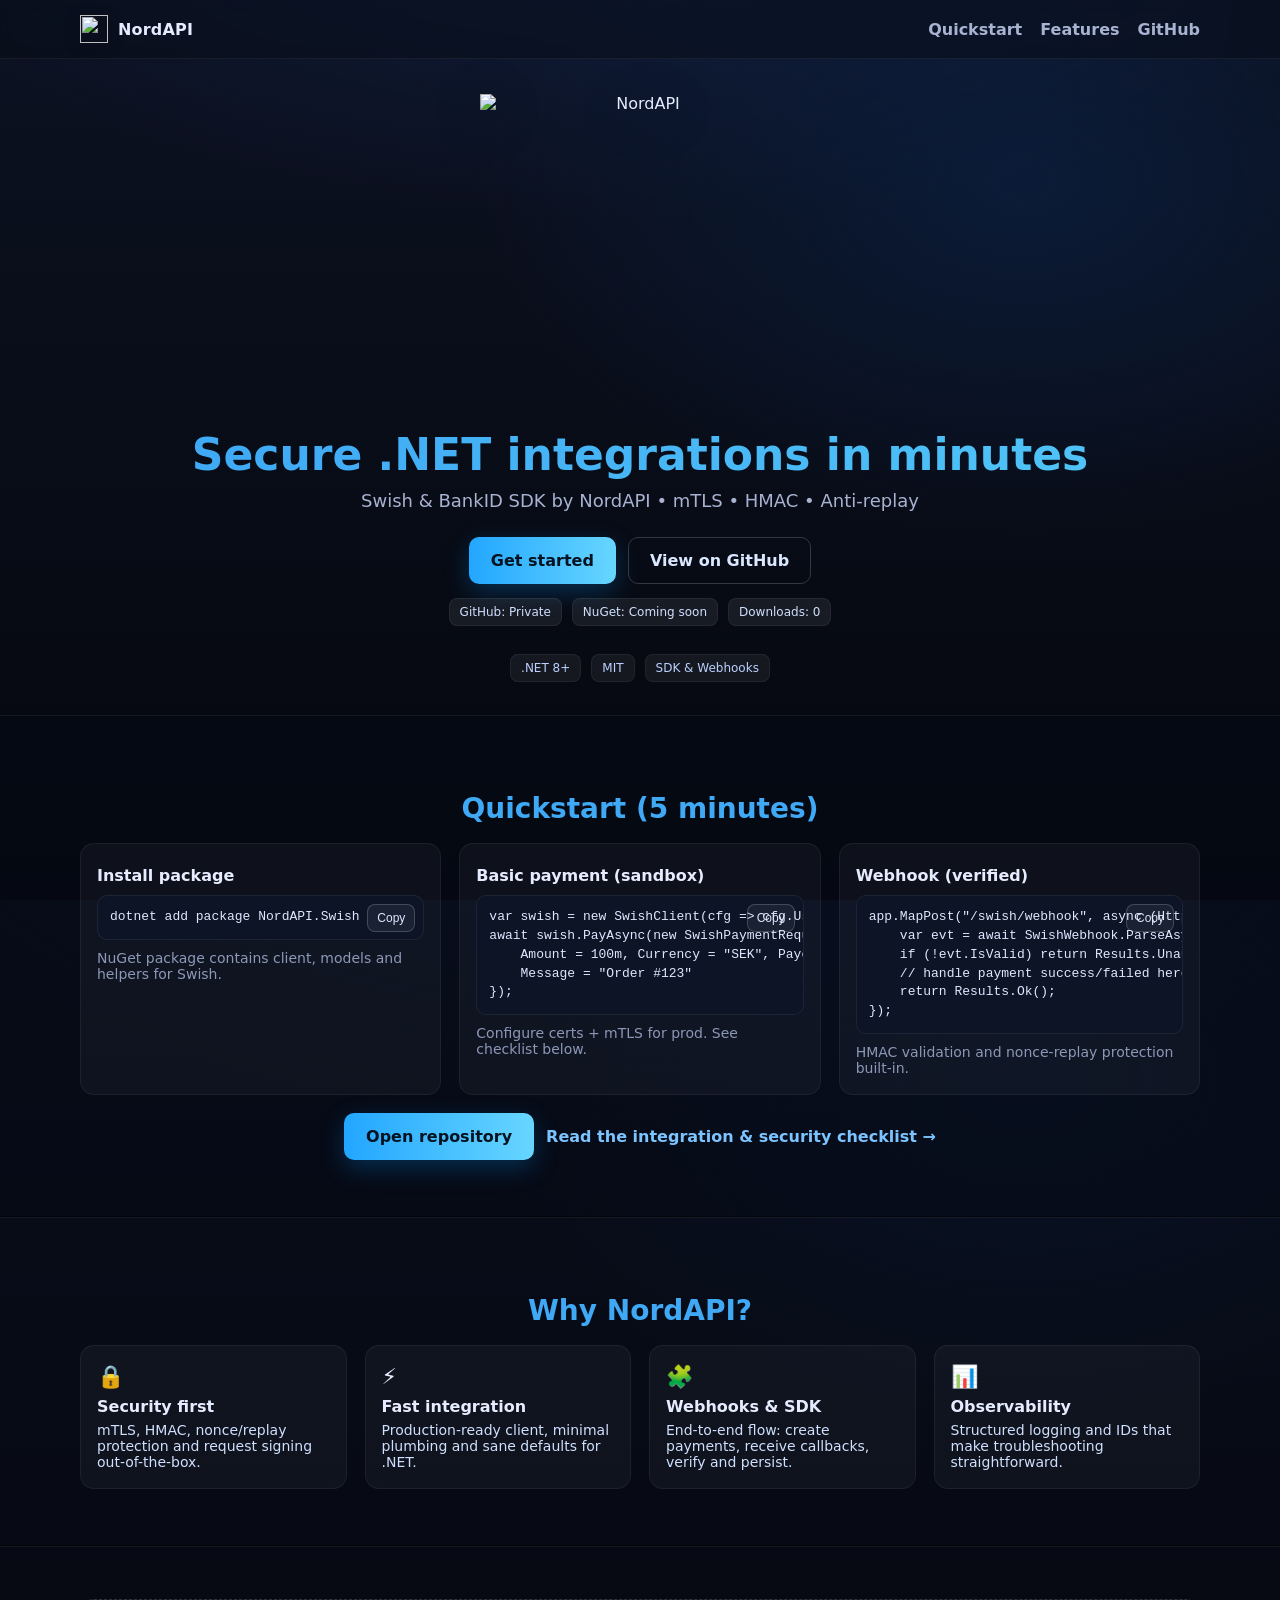
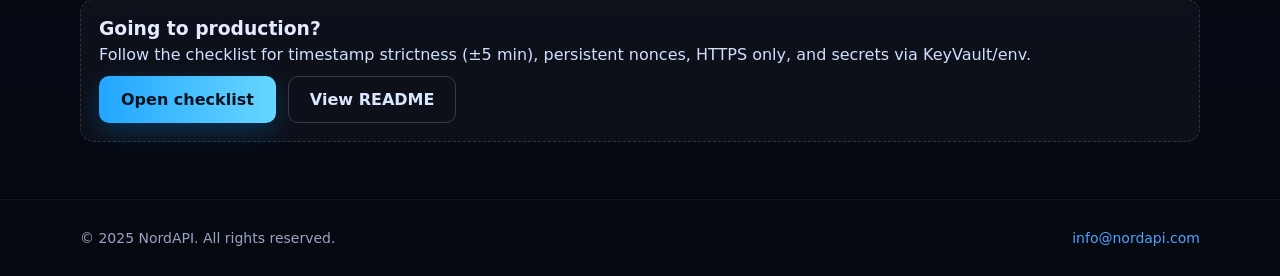
==== docs/index.html @ 14cd1c06 "fix(site): add hero spacing and remove blue bar on mobile" ====
<!DOCTYPE html>
<html lang="en">
<head>
  <!-- Basics -->
  <meta charset="UTF-8">
  <meta name="viewport" content="width=device-width, initial-scale=1">

  <title>NordAPI – Secure .NET integrations in minutes</title>
  <meta name="description" content="NordAPI helps .NET teams integrate BankID and Swish in minutes with secure, production-grade SDKs.">
  <link rel="canonical" href="https://nordapi.net/">

  <!-- Open Graph -->
  <meta property="og:type" content="website">
  <meta property="og:site_name" content="NordAPI">
  <meta property="og:title" content="NordAPI – Secure .NET integrations in minutes">
  <meta property="og:description" content="BankID + Swish SDKs for .NET. Secure, production-ready, and fast to integrate.">
  <meta property="og:url" content="https://nordapi.net/">
  <meta property="og:image" content="https://nordapi.net/assets/og.png">
  <meta property="og:image:width" content="1200">
  <meta property="og:image:height" content="630">
  <meta property="og:image:alt" content="NordAPI logo and tagline">

  <!-- Twitter -->
  <meta name="twitter:card" content="summary_large_image">
  <meta name="twitter:title" content="NordAPI – Secure .NET integrations in minutes">
  <meta name="twitter:description" content="BankID + Swish SDKs for .NET. Secure, production-ready, and fast to integrate.">
  <meta name="twitter:image" content="https://nordapi.net/assets/og.png">

  <!-- Security / privacy -->
  <meta http-equiv="Content-Security-Policy"
        content="default-src 'self';
                 img-src 'self' data:;
                 style-src 'self' 'unsafe-inline' https://fonts.googleapis.com;
                 font-src 'self' data: https://fonts.gstatic.com;
                 script-src 'self';
                 connect-src 'self'">
  <meta name="referrer" content="no-referrer-when-downgrade">
  <meta name="theme-color" content="#0a58ff">

  <!-- Icons & PWA manifest -->
  <link rel="icon" href="/favicon.ico" sizes="any">
  <link rel="icon" href="/icons/icon-192.png" type="image/png">
  <link rel="apple-touch-icon" href="/icons/apple-touch-icon.png">
  <link rel="manifest" href="/manifest.json">

  <!-- Preload hero image -->
  <link rel="preload" as="image" href="/assets/nordapi-logo.png">

  <!-- Fonts + styles -->
  <link rel="preconnect" href="https://fonts.googleapis.com">
  <link rel="preconnect" href="https://fonts.gstatic.com" crossorigin>
  <link rel="stylesheet" href="style.css">

  <!-- Structured Data -->
  <script type="application/ld+json">
  {
    "@context": "https://schema.org",
    "@type": "Organization",
    "name": "NordAPI",
    "url": "https://nordapi.net/",
    "logo": "https://nordapi.net/icons/icon-512.png",
    "description": "Secure .NET SDKs for BankID and Swish integrations"
  }
  </script>
  <script type="application/ld+json">
  {
    "@context": "https://schema.org",
    "@type": "WebSite",
    "name": "NordAPI",
    "url": "https://nordapi.net/"
  }
  </script>
</head>

<body>
  <!-- Top navigation -->
  <nav class="topnav" aria-label="Primary navigation">
    <div class="container nav-inner">
      <a class="brand" href="#top" aria-label="NordAPI home">
        <img src="assets/nordapi-logo.png" alt="" class="brandmark" width="28" height="28">
        <span class="brandname">NordAPI</span>
      </a>

      <!-- Mobile menu toggle -->
      <button class="menu-toggle" aria-expanded="false" aria-controls="nav-links" aria-label="Toggle navigation menu">
        <span class="menu-bars" aria-hidden="true"></span>
      </button>

      <div class="nav-links" id="nav-links">
        <a href="#quickstart">Quickstart</a>
        <a href="#features">Features</a>
        <a href="https://github.com/NordAPI/NordAPI.SwishSdk" target="_blank" rel="noopener noreferrer">GitHub</a>
      </div>
    </div>
  </nav>

  <!-- HERO -->
  <header id="top" class="hero">
    <div class="container hero-inner">
      <img src="assets/nordapi-logo.png" alt="NordAPI" class="logo reveal glow" width="320" height="320">
      <h1 class="reveal">Secure .NET integrations in minutes</h1>
      <p class="subtitle reveal">Swish &amp; BankID SDK by NordAPI • mTLS • HMAC • Anti-replay</p>

      <div class="cta-row" role="group" aria-label="Primary actions">
        <a href="#quickstart" class="cta reveal glow">Get started</a>
        <a href="https://github.com/NordAPI/NordAPI.SwishSdk" class="cta-outline reveal" target="_blank" rel="noopener noreferrer">View on GitHub</a>
      </div>

      <!-- Local badges -->
      <div class="shields reveal local" aria-label="Project status badges">
        <span class="badge">GitHub: Private</span>
        <span class="badge">NuGet: Coming&nbsp;soon</span>
        <span class="badge">Downloads: 0</span>
      </div>

      <div class="badges reveal" aria-label="Technology stack">
        <span>.NET 8+</span>
        <span>MIT</span>
        <span>SDK &amp; Webhooks</span>
      </div>
    </div>
  </header>

  <!-- QUICKSTART -->
  <section id="quickstart" class="section quickstart" aria-labelledby="qsh2">
    <div class="container">
      <h2 id="qsh2">Quickstart (5 minutes)</h2>
      <div class="qs-grid">
        <article class="card">
          <h3>Install package</h3>
          <div class="codeblock">
            <button class="copy" aria-label="Copy install command" data-copy="dotnet add package NordAPI.Swish">Copy</button>
            <pre><code>dotnet add package NordAPI.Swish</code></pre>
          </div>
          <p class="help">NuGet package contains client, models and helpers for Swish.</p>
        </article>

        <article class="card">
          <h3>Basic payment (sandbox)</h3>
          <div class="codeblock">
            <button class="copy" aria-label="Copy basic payment example" data-copy="var swish = new SwishClient(cfg => cfg.UseDevDefaults());
await swish.PayAsync(new SwishPaymentRequest {
    Amount = 100m, Currency = &quot;SEK&quot;, PayerAlias = &quot;46712345678&quot;,
    Message = &quot;Order #123&quot;
});">Copy</button>
            <pre><code>var swish = new SwishClient(cfg => cfg.UseDevDefaults());
await swish.PayAsync(new SwishPaymentRequest {
    Amount = 100m, Currency = "SEK", PayerAlias = "46712345678",
    Message = "Order #123"
});</code></pre>
          </div>
          <p class="help">Configure certs + mTLS for prod. See checklist below.</p>
        </article>

        <article class="card">
          <h3>Webhook (verified)</h3>
          <div class="codeblock">
            <button class="copy" aria-label="Copy webhook example" data-copy="app.MapPost(&quot;/swish/webhook&quot;, async (HttpRequest req) => {
    var evt = await SwishWebhook.ParseAsync(req);
    if (!evt.IsValid) return Results.Unauthorized();
    // handle payment success/failed here
    return Results.Ok();
});">Copy</button>
            <pre><code>app.MapPost("/swish/webhook", async (HttpRequest req) => {
    var evt = await SwishWebhook.ParseAsync(req);
    if (!evt.IsValid) return Results.Unauthorized();
    // handle payment success/failed here
    return Results.Ok();
});</code></pre>
          </div>
          <p class="help">HMAC validation and nonce-replay protection built-in.</p>
        </article>
      </div>

      <div class="qs-cta" role="group" aria-label="Additional resources">
        <a class="cta" href="https://github.com/NordAPI/NordAPI.SwishSdk" target="_blank" rel="noopener noreferrer">Open repository</a>
        <a class="link" href="integration-checklist.md">Read the integration &amp; security checklist →</a>
      </div>
    </div>
  </section>

  <!-- FEATURES -->
  <section id="features" class="section features" aria-labelledby="feat-h2">
    <div class="container">
      <h2 id="feat-h2">Why NordAPI?</h2>

      <div class="feature-grid">
        <article class="feature">
          <div class="icon" aria-hidden="true">🔒</div>
          <h3>Security first</h3>
          <p>mTLS, HMAC, nonce/replay protection and request signing out-of-the-box.</p>
        </article>

        <article class="feature">
          <div class="icon" aria-hidden="true">⚡</div>
          <h3>Fast integration</h3>
          <p>Production-ready client, minimal plumbing and sane defaults for .NET.</p>
        </article>

        <article class="feature">
          <div class="icon" aria-hidden="true">🧩</div>
          <h3>Webhooks &amp; SDK</h3>
          <p>End-to-end flow: create payments, receive callbacks, verify and persist.</p>
        </article>

        <article class="feature">
          <div class="icon" aria-hidden="true">📊</div>
          <h3>Observability</h3>
          <p>Structured logging and IDs that make troubleshooting straightforward.</p>
        </article>
      </div>
    </div>
  </section>

  <!-- DOC LINKS -->
  <section class="section docs" aria-labelledby="doc-h2">
    <div class="container">
      <div class="callout">
        <h3 id="doc-h2">Going to production?</h3>
        <p>Follow the checklist for timestamp strictness (±5 min), persistent nonces, HTTPS only, and secrets via KeyVault/env.</p>
        <div class="callout-actions" role="group" aria-label="Documentation links">
          <a class="cta" href="integration-checklist.md">Open checklist</a>
          <a class="cta-outline" href="https://github.com/NordAPI/NordAPI.SwishSdk#readme" target="_blank" rel="noopener noreferrer">View README</a>
        </div>
      </div>
    </div>
  </section>

  <!-- FOOTER -->
  <footer class="footer">
    <div class="container foot-inner">
      <p>© 2025 NordAPI. All rights reserved.</p>
      <p><a href="mailto:info@nordapi.com" class="contact-link">info@nordapi.com</a></p>
    </div>
  </footer>

  <script src="app.js"></script>
</body>
</html>
---- docs/style.css ----
/* ---------- Base / tokens ---------- */
@import url('https://fonts.googleapis.com/css2?family=Inter:wght@400;600;700&display=swap');

:root{
  --bg-top: #0c1222;
  --bg-deep:#05070d;
  --panel: rgba(8,12,22,.56);
  --panel-strong: rgba(6,10,20,.75);
  --line: rgba(255,255,255,.06);

  --blue-1:#3fa9f5;
  --blue-2:#4fc3f7;
  --blue-3:#1da1ff;
  --accent:#5cc6ff;

  --text:#e6ecff;
  --muted:#a8b2d1;
  --muted-2:#8d98b8;

  --radius:14px;
  --elev: 0 8px 24px rgba(0,150,255,.25);
  --elev-strong: 0 14px 36px rgba(0,150,255,.30);
}

*{ box-sizing:border-box; min-width:0 }
html,body{ height:100%; margin:0 }
img{ max-width:100%; height:auto; display:block } /* mobile-safe images */
body{
  display:flex; flex-direction:column;
  font-family:'Inter',system-ui,-apple-system,Segoe UI,Roboto,Arial,sans-serif;
  color:var(--text);
  background:
    radial-gradient(1200px 600px at 50% -200px, #112043 0%, transparent 70%),
    radial-gradient(900px 600px at 80% 20%, #0b1b37 0%, transparent 60%),
    linear-gradient(180deg, var(--bg-top), var(--bg-deep));
}

/* Container */
.container{ width:min(1120px, 92%); margin:0 auto }

/* Focus outline */
:focus-visible{ outline: 2px solid var(--blue-2); outline-offset: 2px }

/* ---------- Top nav ---------- */
.topnav{
  position:sticky; top:0; z-index:10;
  backdrop-filter: blur(6px);
  background: rgba(8,12,22,.45);
  border-bottom:1px solid var(--line);
}
.nav-inner{
  display:flex; align-items:center; justify-content:space-between; min-height:58px; gap:10px;
}
.brand{ display:flex; align-items:center; gap:10px; text-decoration:none; color:var(--text) }
.brandmark{ width:28px; height:28px; filter: drop-shadow(0 2px 8px rgba(0,0,0,.3)) }
.brandname{ font-weight:700; letter-spacing:.2px }

.nav-links{ display:flex; align-items:center; gap:18px; }
.nav-links a{
  color:var(--muted); text-decoration:none; font-weight:600;
}
.nav-links a:hover{ color:#dfe7ff }

/* Mobile menu button (44x44 touch target) */
.menu-toggle{
  display:none; position:relative;
  width:44px; height:44px; border-radius:10px;
  border:1px solid rgba(255,255,255,.18); background:rgba(255,255,255,.06);
  cursor:pointer;
}
.menu-toggle:hover{ background:rgba(255,255,255,.12) }
.menu-bars, .menu-bars::before, .menu-bars::after{
  content:""; position:absolute; left:10px; right:10px; height:2px; background:#dfe7ff; border-radius:2px;
}
.menu-bars{ top:21px }
.menu-bars::before{ top:-8px }
.menu-bars::after{ top:8px }

/* Collapse nav on small screens */
@media (max-width: 768px){
  .menu-toggle{ display:block }
  .nav-links{
    display:none; position:absolute; right:4%; top:100%;
    background: rgba(8,12,22,.97);
    border:1px solid var(--line);
    border-radius:12px;
    padding:10px; margin-top:8px;
    flex-direction:column; align-items:flex-start; gap:8px;
    min-width: clamp(220px, 60vw, 320px);
    box-shadow: 0 12px 28px rgba(0,0,0,.35);
  }
  .topnav.open .nav-links{ display:flex }
}

/* ---------- Hero ---------- */
.hero{
  min-height:72vh; display:flex; align-items:center; text-align:center;
  padding:72px 0 48px;
}
.hero-inner{ display:flex; flex-direction:column; align-items:center; margin: 0 auto; }
.logo{
  width:min(320px, 55vw); height:auto; margin:0 auto 16px; display:block;
  filter: drop-shadow(0 8px 24px rgba(0,0,0,.35));
}

h1{
  font-size: clamp(28px, 3.6vw, 44px);
  line-height:1.15; margin: 0 0 10px;
  background: linear-gradient(90deg, var(--blue-1), var(--blue-2));
  -webkit-background-clip:text; background-clip:text; color:transparent;
}
.subtitle{ color:var(--muted); margin:0 0 22px; font-size: clamp(15px,1.6vw,18px) }

.cta-row{ display:flex; gap:12px; flex-wrap:wrap; justify-content:center; margin-top:4px }
.cta{
  display:inline-block; padding:14px 22px; font-weight:700; text-decoration:none;
  color:#051320; background: linear-gradient(90deg, #22a6ff, #67d6ff);
  border-radius:10px; transition: transform .15s ease, filter .15s ease, box-shadow .2s ease;
  box-shadow: var(--elev);
}
.cta:hover{ transform: translateY(-2px); filter:brightness(1.05); box-shadow: var(--elev-strong) }

.cta-outline{
  display:inline-block; padding:13px 21px; font-weight:700; text-decoration:none;
  color:#d9e7ff; border:1px solid rgba(255,255,255,.18); border-radius:10px;
  background: transparent; transition: border-color .15s ease, transform .15s ease, box-shadow .2s ease;
}
.cta-outline:hover{ border-color: rgba(255,255,255,.35); transform: translateY(-2px); box-shadow: 0 10px 28px rgba(0,0,0,.25) }

/* Badges / shields */
.badges, .shields{
  margin-top:14px;
  margin-bottom:14px; /* extra breathing room before Quickstart */
  display:flex; gap:10px; flex-wrap:wrap; justify-content:center
}
.badges span{
  font-size:12px; color:#bcd1ff; background:rgba(255,255,255,.06);
  border:1px solid var(--line); padding:6px 10px; border-radius:8px;
}
.shields.local .badge{
  font-size:12px; color:#cfe0ff; background:rgba(255,255,255,.07);
  border:1px solid var(--line); padding:6px 10px; border-radius:8px;
}
.shields img{ height:20px; display:block; filter: drop-shadow(0 2px 8px rgba(0,0,0,.2)); }

/* ---------- Sections ---------- */
.section{
  position:relative;
  padding: 52px 0 56px;
  background: var(--panel);
  border-top: 1px solid var(--line);
  border-bottom: 1px solid rgba(0,0,0,.5);
}
.section h2{
  margin:24px 0 18px; /* ensure clear separation on mobile */
  text-align:center; font-size: clamp(22px, 2.4vw, 28px);
  color: var(--blue-1);
}

/* Small vertical spacer directly under hero to avoid any overlap */
.hero + .section{ margin-top: 8px; }

/* ---------- Quickstart ---------- */
.quickstart{ background: var(--panel-strong) }
.qs-grid{
  display:grid; grid-template-columns: repeat(3, minmax(0,1fr));
  gap:18px; margin-top:16px;
}
@media (max-width: 1024px){ .qs-grid{ grid-template-columns: repeat(2, minmax(0,1fr)) } }
@media (max-width: 720px){ .qs-grid{ grid-template-columns:1fr } } /* one per row on mobile */

.card{
  background: rgba(255,255,255,.04);
  border:1px solid var(--line);
  border-radius:var(--radius); padding:18px 16px;
  transition: transform .15s ease, box-shadow .2s ease, border-color .2s ease;
}
.card:hover{ transform: translateY(-2px); box-shadow: 0 12px 28px rgba(0,0,0,.25); border-color: rgba(255,255,255,.14) }
.card h3{ margin:4px 0 10px; font-size:16px }
.help{ color:var(--muted-2); margin:10px 0 0; font-size:14px }

.codeblock{
  position:relative; background:#0c1426; border:1px solid rgba(255,255,255,.07);
  border-radius:10px; overflow:auto; padding:12px;
}
.codeblock pre{ margin:0; font-size:13px; line-height:1.45; color:#dfe7ff; white-space:pre; }
.copy{
  position:absolute; top:8px; right:8px; font-size:12px; padding:6px 9px; cursor:pointer;
  border-radius:8px; border:1px solid rgba(255,255,255,.18); background:rgba(255,255,255,.06);
  color:#dfe7ff; transition: background .15s ease, transform .1s ease;
}
.copy:hover{ background:rgba(255,255,255,.12); transform: translateY(-1px) }

.qs-cta{ margin-top:18px; display:flex; gap:12px; justify-content:center; flex-wrap:wrap }
.link{ color:#7cc4ff; text-decoration:none; padding:14px 0; font-weight:600 }
.link:hover{ text-decoration:underline }

/* ---------- Features ---------- */
.feature-grid{
  display:grid; grid-template-columns: repeat(4, minmax(0,1fr));
  gap:18px; margin-top:8px;
}
@media (max-width: 1024px){ .feature-grid{ grid-template-columns: repeat(2, minmax(0,1fr)) } }
@media (max-width: 640px){ .feature-grid{ grid-template-columns: 1fr } }

.feature{
  background: rgba(255,255,255,.04);
  border:1px solid var(--line);
  border-radius:var(--radius); padding:18px 16px; text-align:left;
  transition: transform .15s ease, box-shadow .2s ease, border-color .2s;
}
.feature:hover{ transform: translateY(-2px); box-shadow: 0 12px 28px rgba(0,0,0,.25); border-color: rgba(255,255,255,.14) }
.feature .icon{ font-size:22px; margin-bottom:8px }
.feature h3{ margin:0 0 6px; font-size:16px }
.feature p{ margin:0; color:#cfe0ff; font-size:14px }

/* ---------- Docs callout ---------- */
.docs{ background: var(--panel) }
.callout{
  border:1px dashed rgba(255,255,255,.15);
  background: rgba(255,255,255,.03);
  border-radius:var(--radius); padding:18px 18px;
}
.callout h3{ margin:0 0 6px }
.callout p{ color:#cfe0ff; margin:0 0 12px }
.callout-actions{ display:flex; gap:12px; flex-wrap:wrap }

/* ---------- Footer ---------- */
.footer{
  margin-top:auto; background:#060910; padding:16px 0; color:#99a3c2; font-size:14px;
  border-top:1px solid var(--line);
}
.foot-inner{ display:flex; align-items:center; justify-content:space-between; gap:10px; flex-wrap:wrap }
.contact-link{ color:#4da3ff; text-decoration:none }
.contact-link:hover{ color:#77c4ff; text-decoration:underline }

/* ---------- Animations ---------- */
@keyframes fadeUp { from{opacity:0; transform:translateY(8px)} to{opacity:1; transform:translateY(0)} }
@keyframes softGlow {
  0%{ box-shadow:0 8px 24px rgba(0,150,255,.22), 0 0 0 rgba(0,150,255,0) }
  50%{ box-shadow:0 10px 28px rgba(0,170,255,.30), 0 0 12px rgba(0,160,255,.25) }
  100%{ box-shadow:0 8px 24px rgba(0,150,255,.22), 0 0 0 rgba(0,150,255,0) }
}
.reveal{ opacity:0; animation: fadeUp .6s ease forwards }
.logo.reveal{ animation-delay:.05s } h1.reveal{ animation-delay:.15s }
.subtitle{ animation: fadeUp .6s ease .25s forwards }
.cta.reveal{ animation: fadeUp .6s ease .35s forwards }
.glow{ animation: fadeUp .6s ease .35s forwards, softGlow 3s 1s ease-in-out infinite }

/* Reduce motion */
@media (prefers-reduced-motion: reduce){
  .reveal, .glow{ animation: none !important; opacity: 1 }
}

/* ---------- Mobile-first polish ---------- */
@media (max-width: 540px){
  .container{ width:94% }
  .hero{ padding:56px 0 40px; min-height: 64vh }
  .logo{ width: 140px; margin-bottom: 10px }
  h1{ font-size: clamp(24px, 8vw, 34px); }
  .subtitle{ font-size: 15px }

  /* CTA full width on phones */
  .cta, .cta-outline{ width:100%; text-align:center; border-radius:12px }

  /* Wider/correct dropdown */
  .nav-links{
    right: 3%;
    min-width: 92vw;
    max-width: 92vw;
  }

  /* Code block readability */
  .codeblock pre{
    font-size: 12px;
    white-space: pre-wrap;
    word-wrap: break-word;
  }

  .card{ padding:16px 14px }
}

/* Extra small screens */
@media (max-width: 380px){
  .logo{ width: 120px }
  h1{ font-size: 22px }
  .subtitle{ font-size: 14px }
}
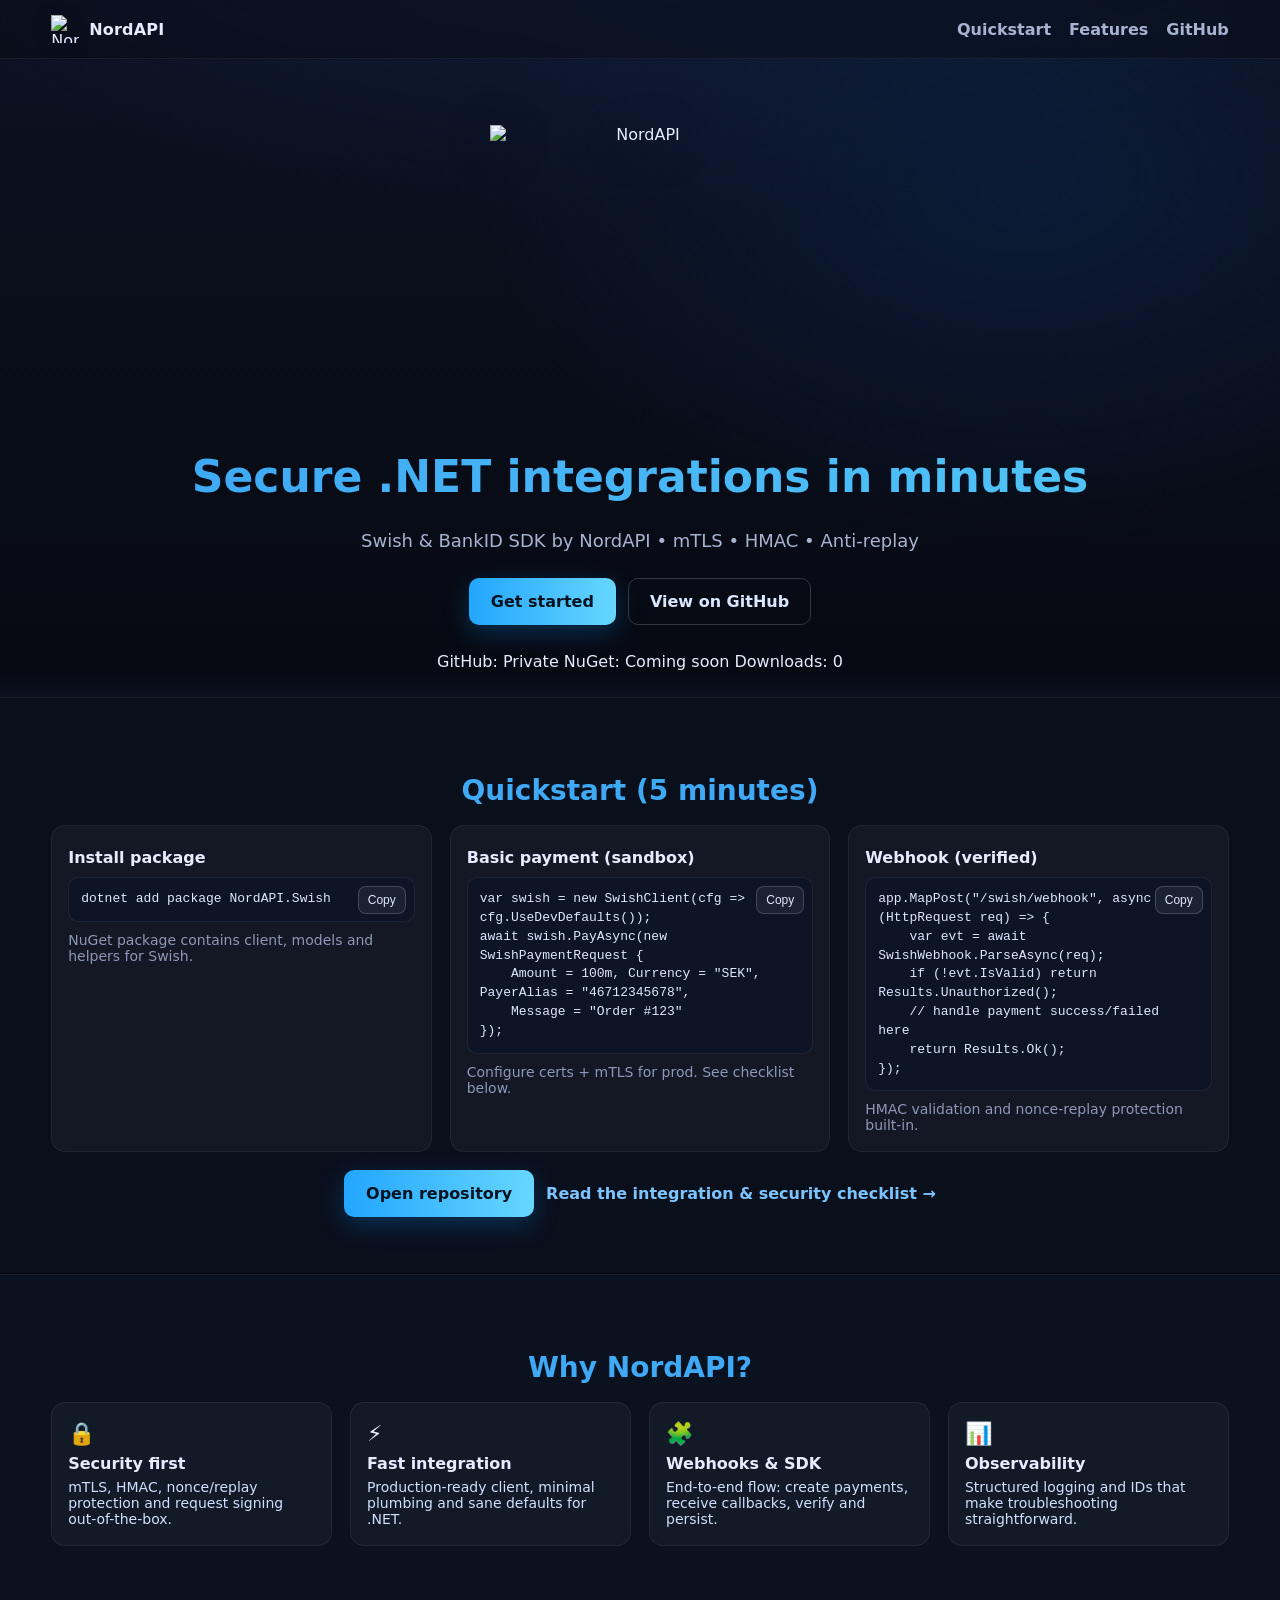
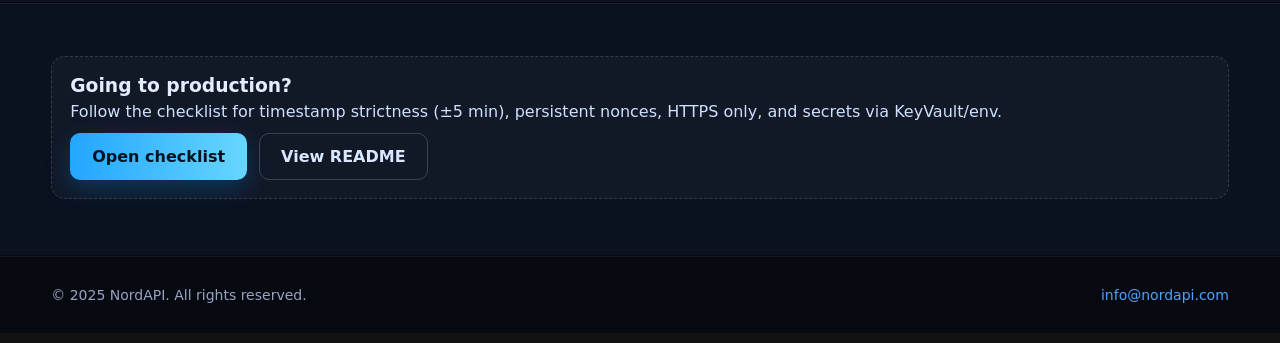
==== commit 7dbf4270: "Finalize asset structure: cleaned duplicates, standardized /assets/icons and /assets/og paths, updat" ====
--- a/docs/index.html
+++ b/docs/index.html
@@ -15,7 +15,7 @@
   <meta property="og:title" content="NordAPI – Secure .NET integrations in minutes">
   <meta property="og:description" content="BankID + Swish SDKs for .NET. Secure, production-ready, and fast to integrate.">
   <meta property="og:url" content="https://nordapi.net/">
-  <meta property="og:image" content="https://nordapi.net/assets/og.png">
+  <meta property="og:image" content="https://nordapi.net/assets/og/og-image-1200x630.png?v=1">
   <meta property="og:image:width" content="1200">
   <meta property="og:image:height" content="630">
   <meta property="og:image:alt" content="NordAPI logo and tagline">
@@ -24,7 +24,7 @@
   <meta name="twitter:card" content="summary_large_image">
   <meta name="twitter:title" content="NordAPI – Secure .NET integrations in minutes">
   <meta name="twitter:description" content="BankID + Swish SDKs for .NET. Secure, production-ready, and fast to integrate.">
-  <meta name="twitter:image" content="https://nordapi.net/assets/og.png">
+  <meta name="twitter:image" content="https://nordapi.net/assets/og/og-image-1200x630.png?v=1">
 
   <!-- Security / privacy -->
   <meta http-equiv="Content-Security-Policy"
@@ -38,9 +38,9 @@
   <meta name="theme-color" content="#0a58ff">
 
   <!-- Icons & PWA manifest -->
-  <link rel="icon" href="/favicon.ico" sizes="any">
-  <link rel="icon" href="/icons/icon-192.png" type="image/png">
-  <link rel="apple-touch-icon" href="/icons/apple-touch-icon.png">
+  <link rel="icon" href="/assets/icons/favicon.ico" sizes="any">
+  <link rel="icon" href="/assets/icons/icon-192.png" type="image/png">
+  <link rel="apple-touch-icon" href="/assets/icons/apple-touch-icon.png">
   <link rel="manifest" href="/manifest.json">
 
   <!-- Preload hero image -->
@@ -49,7 +49,7 @@
   <!-- Fonts + styles -->
   <link rel="preconnect" href="https://fonts.googleapis.com">
   <link rel="preconnect" href="https://fonts.gstatic.com" crossorigin>
-  <link rel="stylesheet" href="style.css">
+  <link rel="stylesheet" href="style.css?v=mobile-fix-3">
 
   <!-- Structured Data -->
   <script type="application/ld+json">
@@ -58,7 +58,7 @@
     "@type": "Organization",
     "name": "NordAPI",
     "url": "https://nordapi.net/",
-    "logo": "https://nordapi.net/icons/icon-512.png",
+    "logo": "https://nordapi.net/assets/icons/icon-512.png",
     "description": "Secure .NET SDKs for BankID and Swish integrations"
   }
   </script>
@@ -77,7 +77,7 @@
   <nav class="topnav" aria-label="Primary navigation">
     <div class="container nav-inner">
       <a class="brand" href="#top" aria-label="NordAPI home">
-        <img src="assets/nordapi-logo.png" alt="" class="brandmark" width="28" height="28">
+        <img src="assets/nordapi-logo.png" alt="NordAPI logo" class="brandmark" width="28" height="28">
         <span class="brandname">NordAPI</span>
       </a>
 
@@ -234,6 +234,7 @@
     </div>
   </footer>
 
-  <script src="app.js"></script>
+  <script src="app.js" defer></script>
 </body>
 </html>
+
--- a/docs/style.css
+++ b/docs/style.css
@@ -1,33 +1,47 @@
 /* ---------- Base / tokens ---------- */
 @import url('https://fonts.googleapis.com/css2?family=Inter:wght@400;600;700&display=swap');
 
-:root{
+:root {
+  color-scheme: dark;
+
   --bg-top: #0c1222;
-  --bg-deep:#05070d;
-  --panel: rgba(8,12,22,.56);
-  --panel-strong: rgba(6,10,20,.75);
+  --bg-deep: #05070d;
+
+  /* Prior transparent tokens (kept for other uses) */
+  --panel: rgba(8, 12, 22, .56);
+  --panel-strong: rgba(6, 10, 20, .75);
+
+  /* NEW: opaque (solid) variants to stop gradient bleed-through */
+  --panel-opaque: #0a111f;        /* section background */
+  --panel-strong-opaque: #0a0f1c; /* quickstart section */
+
   --line: rgba(255,255,255,.06);
 
-  --blue-1:#3fa9f5;
-  --blue-2:#4fc3f7;
-  --blue-3:#1da1ff;
-  --accent:#5cc6ff;
-
-  --text:#e6ecff;
-  --muted:#a8b2d1;
-  --muted-2:#8d98b8;
-
-  --radius:14px;
-  --elev: 0 8px 24px rgba(0,150,255,.25);
-  --elev-strong: 0 14px 36px rgba(0,150,255,.30);
-}
-
-*{ box-sizing:border-box; min-width:0 }
-html,body{ height:100%; margin:0 }
-img{ max-width:100%; height:auto; display:block } /* mobile-safe images */
+  --blue-1: #3fa9f5;
+  --blue-2: #4fc3f7;
+  --blue-3: #1da1ff;
+  --accent: #5cc6ff;
+
+  --text: #e6ecff;
+  --muted: #a8b2d1;
+  --muted-2: #8d98b8;
+
+  --radius: 14px;
+  --elev: 0 8px 24px rgba(0, 150, 255, .25);
+  --elev-strong: 0 14px 36px rgba(0, 150, 255, .30);
+
+  /* Navigation height to avoid sticky overlap in hero */
+  --nav-h: 58px;
+}
+
+* { box-sizing: border-box; min-width: 0; }
+html, body { height: 100%; margin: 0; }
+img { max-width: 100%; height: auto; display: block; vertical-align: middle; }
+
 body{
-  display:flex; flex-direction:column;
-  font-family:'Inter',system-ui,-apple-system,Segoe UI,Roboto,Arial,sans-serif;
+  display:flex;
+  flex-direction:column;
+  font-family:'Inter',system-ui,-apple-system,'Segoe UI',Roboto,Arial,sans-serif;
   color:var(--text);
   background:
     radial-gradient(1200px 600px at 50% -200px, #112043 0%, transparent 70%),
@@ -35,46 +49,53 @@
     linear-gradient(180deg, var(--bg-top), var(--bg-deep));
 }
 
-/* Container */
-.container{ width:min(1120px, 92%); margin:0 auto }
+/* Container (slightly wider so code fits) */
+.container { width: min(1200px, 92%); margin: 0 auto; }
 
 /* Focus outline */
-:focus-visible{ outline: 2px solid var(--blue-2); outline-offset: 2px }
+:focus-visible { outline: 2px solid var(--blue-2); outline-offset: 2px; }
 
 /* ---------- Top nav ---------- */
 .topnav{
-  position:sticky; top:0; z-index:10;
+  position:sticky;
+  top:0;
+  z-index:10;
   backdrop-filter: blur(6px);
+  -webkit-backdrop-filter: blur(6px);
   background: rgba(8,12,22,.45);
   border-bottom:1px solid var(--line);
+  padding-top: env(safe-area-inset-top, 0);
 }
 .nav-inner{
-  display:flex; align-items:center; justify-content:space-between; min-height:58px; gap:10px;
+  display:flex;
+  align-items:center;
+  justify-content:space-between;
+  min-height:var(--nav-h);
+  gap:10px;
 }
 .brand{ display:flex; align-items:center; gap:10px; text-decoration:none; color:var(--text) }
 .brandmark{ width:28px; height:28px; filter: drop-shadow(0 2px 8px rgba(0,0,0,.3)) }
 .brandname{ font-weight:700; letter-spacing:.2px }
-
 .nav-links{ display:flex; align-items:center; gap:18px; }
-.nav-links a{
-  color:var(--muted); text-decoration:none; font-weight:600;
-}
+.nav-links a{ color:var(--muted); text-decoration:none; font-weight:600; }
 .nav-links a:hover{ color:#dfe7ff }
 
-/* Mobile menu button (44x44 touch target) */
+/* Mobile menu button */
 .menu-toggle{
-  display:none; position:relative;
-  width:44px; height:44px; border-radius:10px;
-  border:1px solid rgba(255,255,255,.18); background:rgba(255,255,255,.06);
+  display:none;
+  position:relative;
+  width:44px; height:44px;
+  border-radius:10px;
+  border:1px solid rgba(255,255,255,.18);
+  background:rgba(255,255,255,.06);
   cursor:pointer;
 }
 .menu-toggle:hover{ background:rgba(255,255,255,.12) }
 .menu-bars, .menu-bars::before, .menu-bars::after{
-  content:""; position:absolute; left:10px; right:10px; height:2px; background:#dfe7ff; border-radius:2px;
-}
-.menu-bars{ top:21px }
-.menu-bars::before{ top:-8px }
-.menu-bars::after{ top:8px }
+  content:""; position:absolute; left:10px; right:10px; height:2px;
+  background:#dfe7ff; border-radius:2px;
+}
+.menu-bars{ top:21px } .menu-bars::before{ top:-8px } .menu-bars::after{ top:8px }
 
 /* Collapse nav on small screens */
 @media (max-width: 768px){
@@ -83,8 +104,7 @@
     display:none; position:absolute; right:4%; top:100%;
     background: rgba(8,12,22,.97);
     border:1px solid var(--line);
-    border-radius:12px;
-    padding:10px; margin-top:8px;
+    border-radius:12px; padding:10px; margin-top:8px;
     flex-direction:column; align-items:flex-start; gap:8px;
     min-width: clamp(220px, 60vw, 320px);
     box-shadow: 0 12px 28px rgba(0,0,0,.35);
@@ -92,26 +112,46 @@
   .topnav.open .nav-links{ display:flex }
 }
 
-/* ---------- Hero ---------- */
+/* ---------- Hero (svh/dvh + percent-based spacing) ---------- */
 .hero{
-  min-height:72vh; display:flex; align-items:center; text-align:center;
-  padding:72px 0 48px;
-}
-.hero-inner{ display:flex; flex-direction:column; align-items:center; margin: 0 auto; }
+  display:flex;
+  flex-direction:column;
+  align-items:flex-start; /* start higher to avoid sticky overlap */
+  justify-content:center;
+  text-align:center;
+
+  /* Stable height on Android/iOS (fallback order) */
+  min-height:70vh;
+  min-height:70svh;
+  min-height:70dvh;
+
+  /* Spacing in viewport height */
+  padding:10vh 0 6vh;
+
+  /* Compensate for sticky nav */
+  padding-top: calc(10vh + var(--nav-h) + env(safe-area-inset-top, 0));
+}
+.hero-inner{
+  display:flex; flex-direction:column; align-items:center;
+  gap:3vh; margin:0 auto; width:100%; max-width:900px;
+}
 .logo{
-  width:min(320px, 55vw); height:auto; margin:0 auto 16px; display:block;
+  width:45%; max-width:300px; height:auto; display:block; vertical-align:middle;
   filter: drop-shadow(0 8px 24px rgba(0,0,0,.35));
-}
-
+  image-rendering:auto;
+}
+
+/* Headline with gradient text (desktop/tablet) */
 h1{
   font-size: clamp(28px, 3.6vw, 44px);
-  line-height:1.15; margin: 0 0 10px;
+  line-height:1.15; margin:0;
   background: linear-gradient(90deg, var(--blue-1), var(--blue-2));
-  -webkit-background-clip:text; background-clip:text; color:transparent;
-}
-.subtitle{ color:var(--muted); margin:0 0 22px; font-size: clamp(15px,1.6vw,18px) }
-
-.cta-row{ display:flex; gap:12px; flex-wrap:wrap; justify-content:center; margin-top:4px }
+  background-clip:text; -webkit-background-clip:text;
+  color:transparent; -webkit-text-fill-color:transparent;
+}
+.subtitle{ color:var(--muted); margin:0; font-size: clamp(15px,1.6vw,18px) }
+
+.cta-row{ display:flex; gap:12px; flex-wrap:wrap; justify-content:center }
 .cta{
   display:inline-block; padding:14px 22px; font-weight:700; text-decoration:none;
   color:#051320; background: linear-gradient(90deg, #22a6ff, #67d6ff);
@@ -119,75 +159,85 @@
   box-shadow: var(--elev);
 }
 .cta:hover{ transform: translateY(-2px); filter:brightness(1.05); box-shadow: var(--elev-strong) }
-
 .cta-outline{
   display:inline-block; padding:13px 21px; font-weight:700; text-decoration:none;
-  color:#d9e7ff; border:1px solid rgba(255,255,255,.18); border-radius:10px;
-  background: transparent; transition: border-color .15s ease, transform .15s ease, box-shadow .2s ease;
+  color:#d9e7ff; border:1px solid rgba(255,255,255,.18); border-radius:10px; background:transparent;
+  transition: border-color .15s ease, transform .15s ease, box-shadow .2s ease;
 }
 .cta-outline:hover{ border-color: rgba(255,255,255,.35); transform: translateY(-2px); box-shadow: 0 10px 28px rgba(0,0,0,.25) }
 
-/* Badges / shields */
-.badges, .shields{
-  margin-top:14px;
-  margin-bottom:14px; /* extra breathing room before Quickstart */
-  display:flex; gap:10px; flex-wrap:wrap; justify-content:center
-}
-.badges span{
-  font-size:12px; color:#bcd1ff; background:rgba(255,255,255,.06);
-  border:1px solid var(--line); padding:6px 10px; border-radius:8px;
-}
-.shields.local .badge{
-  font-size:12px; color:#cfe0ff; background:rgba(255,255,255,.07);
-  border:1px solid var(--line); padding:6px 10px; border-radius:8px;
-}
-.shields img{ height:20px; display:block; filter: drop-shadow(0 2px 8px rgba(0,0,0,.2)); }
-
-/* ---------- Sections ---------- */
+/* ---------- Sections (OPAQUE to unify background under cards) ---------- */
 .section{
   position:relative;
-  padding: 52px 0 56px;
-  background: var(--panel);
-  border-top: 1px solid var(--line);
-  border-bottom: 1px solid rgba(0,0,0,.5);
+  padding:52px 0 56px;
+  background: var(--panel-opaque);
+  border-top:1px solid var(--line);
+  border-bottom:1px solid rgba(0,0,0,.5);
 }
 .section h2{
-  margin:24px 0 18px; /* ensure clear separation on mobile */
-  text-align:center; font-size: clamp(22px, 2.4vw, 28px);
-  color: var(--blue-1);
-}
-
-/* Small vertical spacer directly under hero to avoid any overlap */
-.hero + .section{ margin-top: 8px; }
+  margin:24px 0 18px; text-align:center;
+  font-size: clamp(22px, 2.4vw, 28px); color: var(--blue-1);
+}
+.hero + .section{ margin-top:8px; }
 
 /* ---------- Quickstart ---------- */
-.quickstart{ background: var(--panel-strong) }
+.quickstart{
+  background: var(--panel-strong-opaque); /* solid: no gradient bleed-through */
+}
+
+/* Wider columns so code fits nicely */
 .qs-grid{
-  display:grid; grid-template-columns: repeat(3, minmax(0,1fr));
+  display:grid;
+  grid-template-columns: repeat(3, minmax(340px, 1fr));
   gap:18px; margin-top:16px;
 }
-@media (max-width: 1024px){ .qs-grid{ grid-template-columns: repeat(2, minmax(0,1fr)) } }
-@media (max-width: 720px){ .qs-grid{ grid-template-columns:1fr } } /* one per row on mobile */
+@media (max-width:1100px){ .qs-grid{ grid-template-columns: repeat(2, minmax(340px,1fr)) } }
+@media (max-width:720px){ .qs-grid{ grid-template-columns:1fr } }
 
 .card{
   background: rgba(255,255,255,.04);
   border:1px solid var(--line);
-  border-radius:var(--radius); padding:18px 16px;
+  border-radius:var(--radius);
+  padding:18px 16px;
   transition: transform .15s ease, box-shadow .2s ease, border-color .2s ease;
 }
 .card:hover{ transform: translateY(-2px); box-shadow: 0 12px 28px rgba(0,0,0,.25); border-color: rgba(255,255,255,.14) }
 .card h3{ margin:4px 0 10px; font-size:16px }
 .help{ color:var(--muted-2); margin:10px 0 0; font-size:14px }
 
+/* Code block: wrap lines, no horizontal scroll; Copy stays pinned */
 .codeblock{
-  position:relative; background:#0c1426; border:1px solid rgba(255,255,255,.07);
-  border-radius:10px; overflow:auto; padding:12px;
-}
-.codeblock pre{ margin:0; font-size:13px; line-height:1.45; color:#dfe7ff; white-space:pre; }
+  position:relative;
+  background:#0c1426;
+  border:1px solid rgba(255,255,255,.07);
+  border-radius:10px;
+
+  /* keep container static; scroll only inside <pre> and reserve Copy space */
+  padding:12px 48px 12px 12px;
+  overflow:hidden;
+}
+.codeblock pre{
+  margin:0;
+  font-family: ui-monospace, SFMono-Regular, Menlo, Consolas, "Liberation Mono", monospace;
+  font-size:13px;
+  line-height:1.45;
+  color:#dfe7ff;
+
+  white-space: pre-wrap;
+  word-break: break-word;
+  overflow-wrap: anywhere;
+
+  max-height:280px;
+  overflow-y:auto;
+  overflow-x:hidden;
+  -webkit-overflow-scrolling:touch;
+}
 .copy{
-  position:absolute; top:8px; right:8px; font-size:12px; padding:6px 9px; cursor:pointer;
-  border-radius:8px; border:1px solid rgba(255,255,255,.18); background:rgba(255,255,255,.06);
-  color:#dfe7ff; transition: background .15s ease, transform .1s ease;
+  position:absolute; top:8px; right:8px; z-index:1;
+  font-size:12px; padding:6px 9px; cursor:pointer;
+  border-radius:8px; border:1px solid rgba(255,255,255,.18);
+  background:rgba(255,255,255,.06); color:#dfe7ff;
+  transition: background .15s ease, transform .1s ease;
 }
 .copy:hover{ background:rgba(255,255,255,.12); transform: translateY(-1px) }
 
@@ -200,12 +250,10 @@
   display:grid; grid-template-columns: repeat(4, minmax(0,1fr));
   gap:18px; margin-top:8px;
 }
-@media (max-width: 1024px){ .feature-grid{ grid-template-columns: repeat(2, minmax(0,1fr)) } }
-@media (max-width: 640px){ .feature-grid{ grid-template-columns: 1fr } }
-
+@media (max-width:1024px){ .feature-grid{ grid-template-columns: repeat(2, minmax(0,1fr)) } }
+@media (max-width:640px){ .feature-grid{ grid-template-columns: 1fr } }
 .feature{
-  background: rgba(255,255,255,.04);
-  border:1px solid var(--line);
+  background: rgba(255,255,255,.04); border:1px solid var(--line);
   border-radius:var(--radius); padding:18px 16px; text-align:left;
   transition: transform .15s ease, box-shadow .2s ease, border-color .2s;
 }
@@ -215,11 +263,10 @@
 .feature p{ margin:0; color:#cfe0ff; font-size:14px }
 
 /* ---------- Docs callout ---------- */
-.docs{ background: var(--panel) }
+.docs{ background: var(--panel-opaque) }
 .callout{
-  border:1px dashed rgba(255,255,255,.15);
-  background: rgba(255,255,255,.03);
-  border-radius:var(--radius); padding:18px 18px;
+  border:1px dashed rgba(255,255,255,.15); background: rgba(255,255,255,.03);
+  border-radius:var(--radius); padding:18px;
 }
 .callout h3{ margin:0 0 6px }
 .callout p{ color:#cfe0ff; margin:0 0 12px }
@@ -242,7 +289,8 @@
   100%{ box-shadow:0 8px 24px rgba(0,150,255,.22), 0 0 0 rgba(0,150,255,0) }
 }
 .reveal{ opacity:0; animation: fadeUp .6s ease forwards }
-.logo.reveal{ animation-delay:.05s } h1.reveal{ animation-delay:.15s }
+.logo.reveal{ animation-delay:.05s }
+h1.reveal{ animation-delay:.15s }
 .subtitle{ animation: fadeUp .6s ease .25s forwards }
 .cta.reveal{ animation: fadeUp .6s ease .35s forwards }
 .glow{ animation: fadeUp .6s ease .35s forwards, softGlow 3s 1s ease-in-out infinite }
@@ -252,43 +300,55 @@
   .reveal, .glow{ animation: none !important; opacity: 1 }
 }
 
-/* ---------- Mobile-first polish ---------- */
-@media (max-width: 540px){
+/* ---------- Mobile polish ---------- */
+@media (max-width:540px){
   .container{ width:94% }
-  .hero{ padding:56px 0 40px; min-height: 64vh }
-  .logo{ width: 140px; margin-bottom: 10px }
-  h1{ font-size: clamp(24px, 8vw, 34px); }
+  .hero{
+    padding: 8vh 0 5vh;
+    padding-top: calc(8vh + var(--nav-h) + env(safe-area-inset-top, 0));
+    min-height: auto;
+  }
+  .logo{ width:60%; max-width:240px }
+  h1{
+    font-size: clamp(24px, 8vw, 34px);
+    /* Disable gradient on very small screens to avoid banding */
+    background: none !important;
+    -webkit-background-clip: initial !important;
+    background-clip: initial !important;
+    -webkit-text-fill-color: var(--text) !important;
+    color: var(--text) !important;
+  }
   .subtitle{ font-size: 15px }
-
-  /* CTA full width on phones */
   .cta, .cta-outline{ width:100%; text-align:center; border-radius:12px }
-
-  /* Wider/correct dropdown */
-  .nav-links{
-    right: 3%;
-    min-width: 92vw;
-    max-width: 92vw;
+  .nav-links{ right: 3%; min-width: 92vw; max-width: 92vw }
+  .codeblock pre{ font-size: 12px; }
+  .card{ padding:16px 14px }
+}
+
+/* Extra small screens */
+@media (max-width:380px){
+  .logo{ width:62% }
+  h1{ font-size:22px }
+  .brandname{ font-size:14px }
+  .nav-inner{ min-height:54px }
+}
+
+/* Feature support fallback */
+@supports not (-webkit-background-clip: text){
+  h1{
+    background: none;
+    color: var(--text);
+    -webkit-text-fill-color: initial;
   }
-
-  /* Code block readability */
-  .codeblock pre{
-    font-size: 12px;
-    white-space: pre-wrap;
-    word-wrap: break-word;
-  }
-
-  .card{ padding:16px 14px }
-}
-
-/* Extra small screens */
-@media (max-width: 380px){
-  .logo{ width: 120px }
-  h1{ font-size: 22px }
-  .subtitle{ font-size: 14px }
-}
-
-
-
-
-
-
+}
+
+/* Blend hero → next section to remove the gray band on mobile */
+.hero { position: relative; }
+.hero::after {
+  content: "";
+  position: absolute;
+  left: 0; right: 0; bottom: -8px;
+  height: 28px;
+  background: linear-gradient(180deg, rgba(12,18,34,0) 0%, rgba(10,17,31,1) 100%);
+  pointer-events: none;
+}
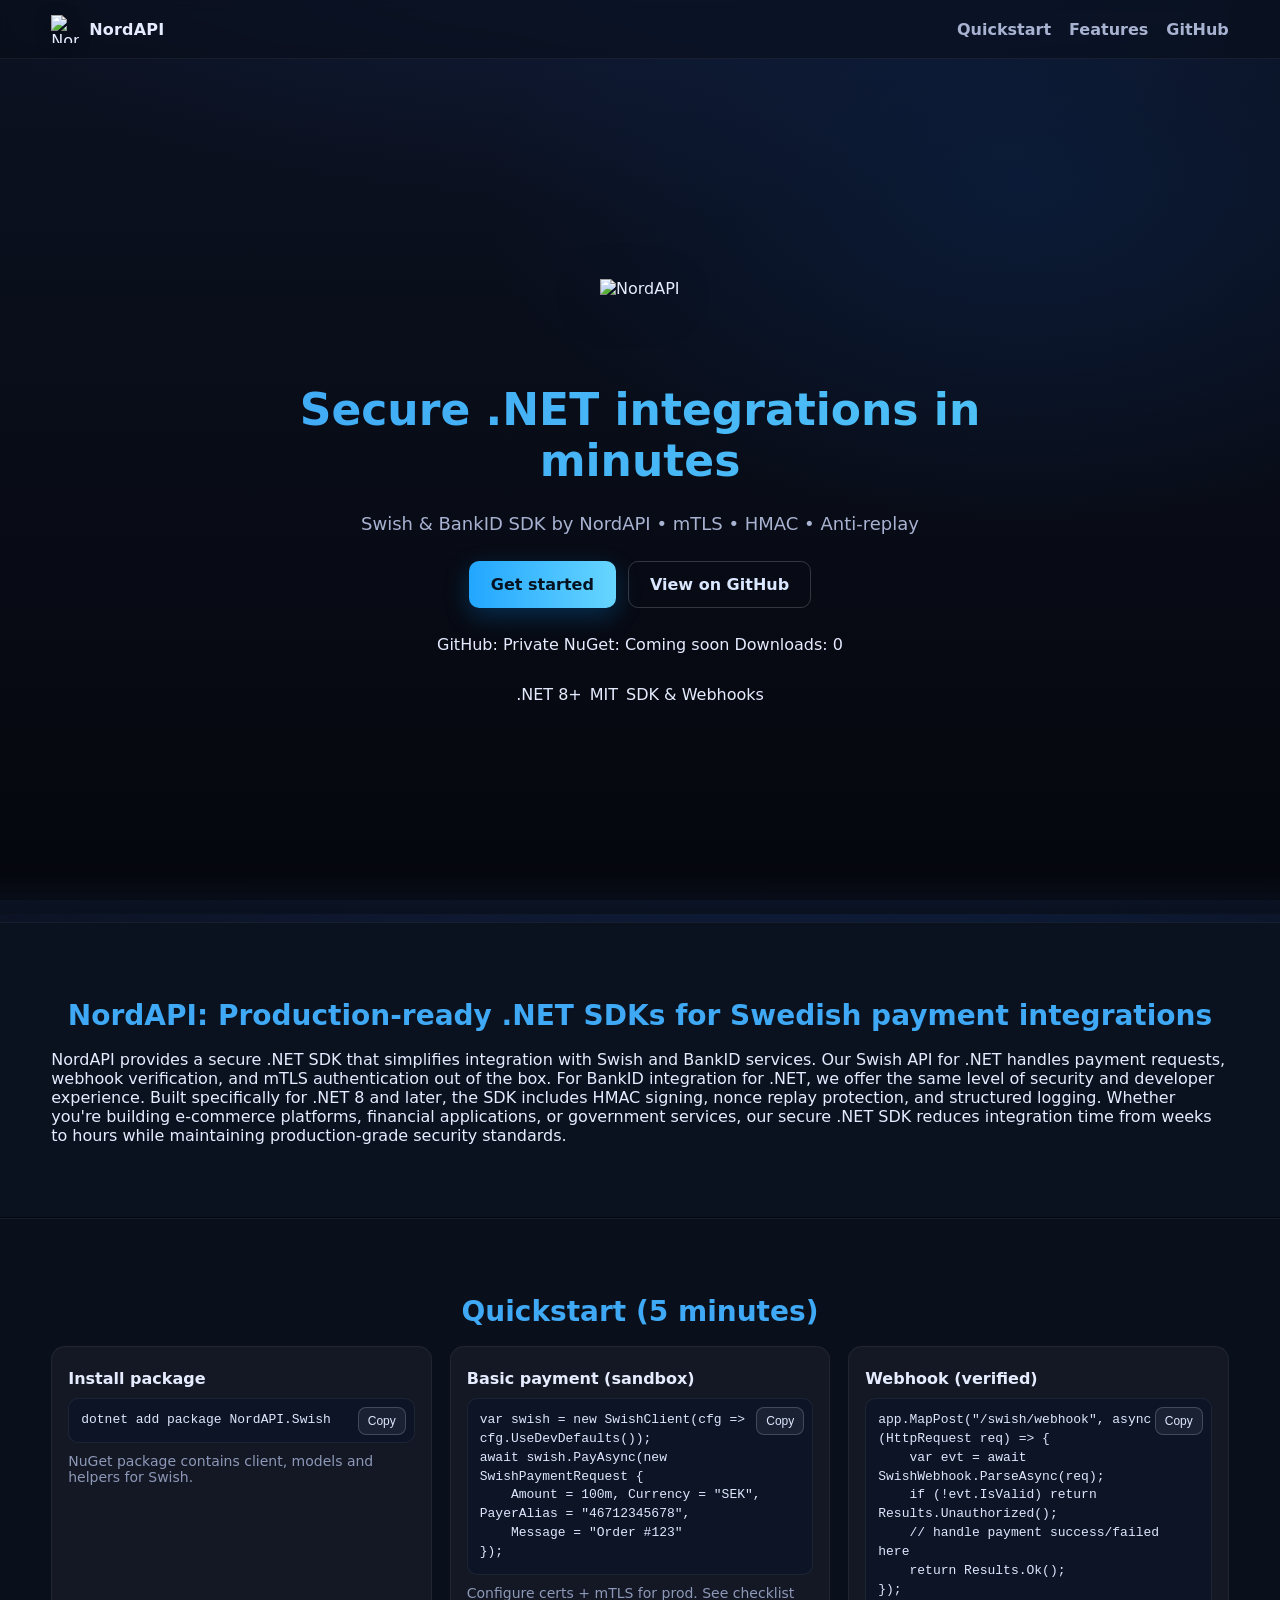
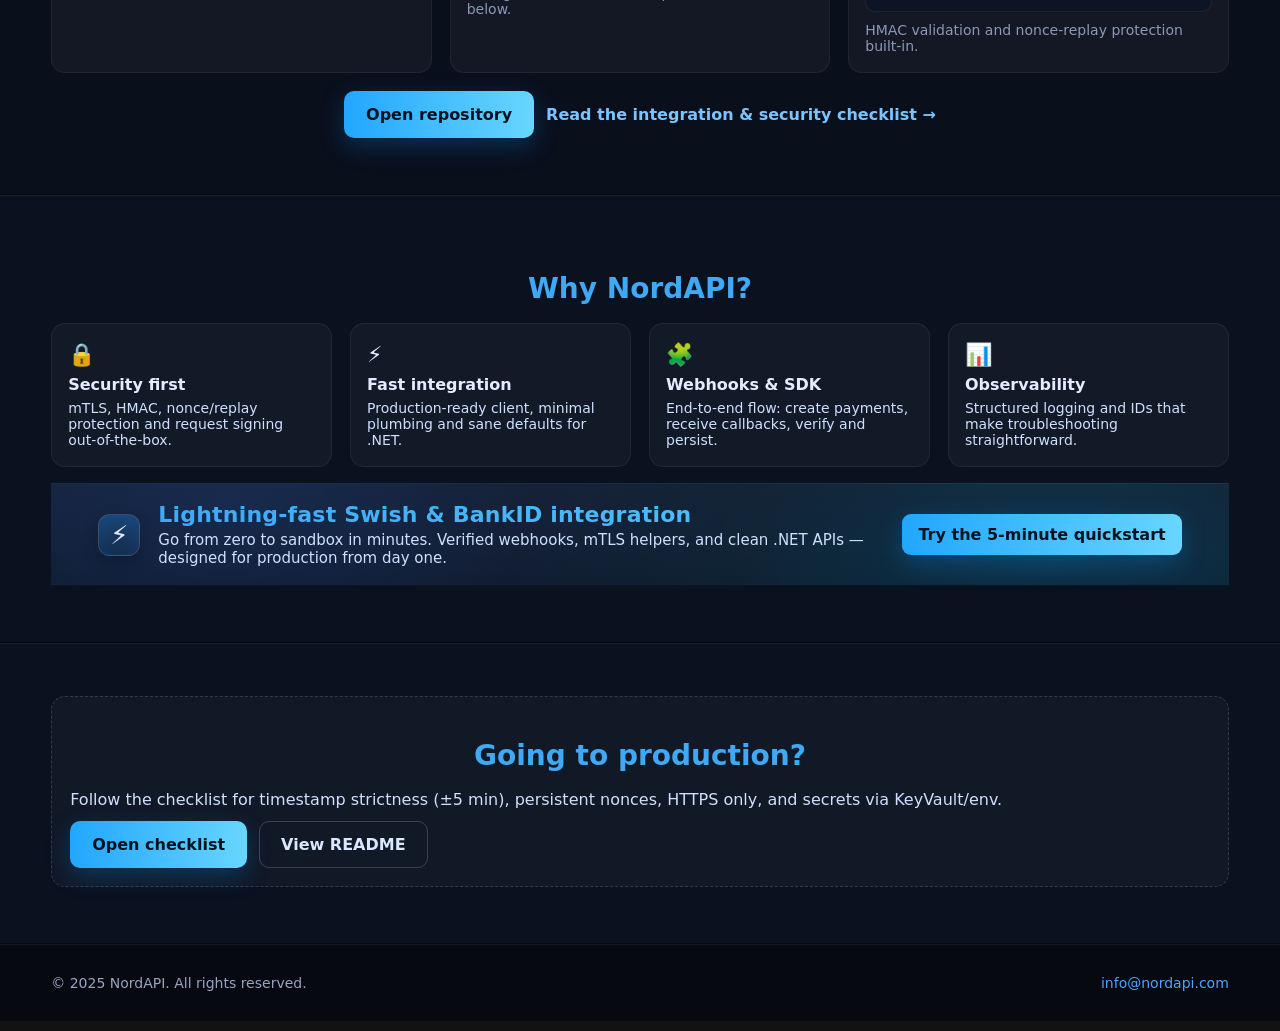
==== commit ed4d1f62: "SEO: improve heading hierarchy for production section" ====
--- a/docs/index.html
+++ b/docs/index.html
@@ -2,29 +2,29 @@
 <html lang="en">
 <head>
   <!-- Basics -->
-  <meta charset="UTF-8">
-  <meta name="viewport" content="width=device-width, initial-scale=1">
+  <meta charset="UTF-8" />
+  <meta name="viewport" content="width=device-width, initial-scale=1" />
 
   <title>NordAPI – Secure .NET integrations in minutes</title>
-  <meta name="description" content="NordAPI helps .NET teams integrate BankID and Swish in minutes with secure, production-grade SDKs.">
-  <link rel="canonical" href="https://nordapi.net/">
+  <meta name="description" content="NordAPI helps .NET teams integrate BankID and Swish in minutes with secure, production-grade SDKs." />
+  <link rel="canonical" href="https://nordapi.net/" />
 
   <!-- Open Graph -->
-  <meta property="og:type" content="website">
-  <meta property="og:site_name" content="NordAPI">
-  <meta property="og:title" content="NordAPI – Secure .NET integrations in minutes">
-  <meta property="og:description" content="BankID + Swish SDKs for .NET. Secure, production-ready, and fast to integrate.">
-  <meta property="og:url" content="https://nordapi.net/">
-  <meta property="og:image" content="https://nordapi.net/assets/og/og-image-1200x630.png?v=1">
-  <meta property="og:image:width" content="1200">
-  <meta property="og:image:height" content="630">
-  <meta property="og:image:alt" content="NordAPI logo and tagline">
+  <meta property="og:type" content="website" />
+  <meta property="og:site_name" content="NordAPI" />
+  <meta property="og:title" content="NordAPI – Secure .NET integrations in minutes" />
+  <meta property="og:description" content="BankID + Swish SDKs for .NET. Secure, production-ready, and fast to integrate." />
+  <meta property="og:url" content="https://nordapi.net/" />
+  <meta property="og:image" content="https://nordapi.net/assets/og/og-image-1200x630.png?v=2" />
+  <meta property="og:image:width" content="1200" />
+  <meta property="og:image:height" content="630" />
+  <meta property="og:image:alt" content="NordAPI logo and tagline" />
 
   <!-- Twitter -->
-  <meta name="twitter:card" content="summary_large_image">
-  <meta name="twitter:title" content="NordAPI – Secure .NET integrations in minutes">
-  <meta name="twitter:description" content="BankID + Swish SDKs for .NET. Secure, production-ready, and fast to integrate.">
-  <meta name="twitter:image" content="https://nordapi.net/assets/og/og-image-1200x630.png?v=1">
+  <meta name="twitter:card" content="summary_large_image" />
+  <meta name="twitter:title" content="NordAPI – Secure .NET integrations in minutes" />
+  <meta name="twitter:description" content="BankID + Swish SDKs for .NET. Secure, production-ready, and fast to integrate." />
+  <meta name="twitter:image" content="https://nordapi.net/assets/og/og-image-1200x630.png?v=2" />
 
   <!-- Security / privacy -->
   <meta http-equiv="Content-Security-Policy"
@@ -34,22 +34,24 @@
                  font-src 'self' data: https://fonts.gstatic.com;
                  script-src 'self';
                  connect-src 'self'">
-  <meta name="referrer" content="no-referrer-when-downgrade">
-  <meta name="theme-color" content="#0a58ff">
-
-  <!-- Icons & PWA manifest -->
-  <link rel="icon" href="/assets/icons/favicon.ico" sizes="any">
-  <link rel="icon" href="/assets/icons/icon-192.png" type="image/png">
-  <link rel="apple-touch-icon" href="/assets/icons/apple-touch-icon.png">
-  <link rel="manifest" href="/manifest.json">
+  <meta name="referrer" content="no-referrer-when-downgrade" />
+  <meta name="theme-color" content="#0a58ff" />
+
+  <!-- Favicons & PWA (PNG first; ICO last as optional fallback) -->
+  <link rel="icon" type="image/png" sizes="32x32" href="/assets/icons/favicon-32.png?v=7" />
+  <link rel="icon" type="image/png" sizes="16x16" href="/assets/icons/favicon-16.png?v=7" />
+  <link rel="apple-touch-icon" href="/assets/icons/apple-touch-icon.png?v=7" />
+  <link rel="manifest" href="/manifest.json?v=7" />
+  <!-- Optional fallback; leave last so browsers prefer PNG -->
+  <link rel="icon" href="/assets/icons/favicon.ico?v=7" sizes="any" />
 
   <!-- Preload hero image -->
-  <link rel="preload" as="image" href="/assets/nordapi-logo.png">
+  <link rel="preload" as="image" href="/assets/nordapi-logo.png" />
 
   <!-- Fonts + styles -->
-  <link rel="preconnect" href="https://fonts.googleapis.com">
-  <link rel="preconnect" href="https://fonts.gstatic.com" crossorigin>
-  <link rel="stylesheet" href="style.css?v=mobile-fix-3">
+  <link rel="preconnect" href="https://fonts.googleapis.com" />
+  <link rel="preconnect" href="https://fonts.gstatic.com" crossorigin />
+  <link rel="stylesheet" href="style.css?v=mobile-fix-3" />
 
   <!-- Structured Data -->
   <script type="application/ld+json">
@@ -58,7 +60,7 @@
     "@type": "Organization",
     "name": "NordAPI",
     "url": "https://nordapi.net/",
-    "logo": "https://nordapi.net/assets/icons/icon-512.png",
+    "logo": "https://nordapi.net/assets/icons/icon-512.png?v=7",
     "description": "Secure .NET SDKs for BankID and Swish integrations"
   }
   </script>
@@ -77,7 +79,7 @@
   <nav class="topnav" aria-label="Primary navigation">
     <div class="container nav-inner">
       <a class="brand" href="#top" aria-label="NordAPI home">
-        <img src="assets/nordapi-logo.png" alt="NordAPI logo" class="brandmark" width="28" height="28">
+        <img src="assets/nordapi-logo.png" alt="NordAPI logo" class="brandmark" width="28" height="28" />
         <span class="brandname">NordAPI</span>
       </a>
 
@@ -97,11 +99,11 @@
   <!-- HERO -->
   <header id="top" class="hero">
     <div class="container hero-inner">
-      <img src="assets/nordapi-logo.png" alt="NordAPI" class="logo reveal glow" width="320" height="320">
+      <img src="assets/nordapi-logo.png" alt="NordAPI" class="logo reveal glow" width="320" height="320" />
       <h1 class="reveal">Secure .NET integrations in minutes</h1>
       <p class="subtitle reveal">Swish &amp; BankID SDK by NordAPI • mTLS • HMAC • Anti-replay</p>
 
-      <div class="cta-row" role="group" aria-label="Primary actions">
+      <div class="cta-row" aria-label="Primary actions">
         <a href="#quickstart" class="cta reveal glow">Get started</a>
         <a href="https://github.com/NordAPI/NordAPI.SwishSdk" class="cta-outline reveal" target="_blank" rel="noopener noreferrer">View on GitHub</a>
       </div>
@@ -120,6 +122,14 @@
       </div>
     </div>
   </header>
+
+  <!-- SEO SECTION -->
+  <section class="section" aria-labelledby="seo-h2">
+    <div class="container">
+      <h2 id="seo-h2">NordAPI: Production-ready .NET SDKs for Swedish payment integrations</h2>
+      <p>NordAPI provides a secure .NET SDK that simplifies integration with Swish and BankID services. Our Swish API for .NET handles payment requests, webhook verification, and mTLS authentication out of the box. For BankID integration for .NET, we offer the same level of security and developer experience. Built specifically for .NET 8 and later, the SDK includes HMAC signing, nonce replay protection, and structured logging. Whether you're building e-commerce platforms, financial applications, or government services, our secure .NET SDK reduces integration time from weeks to hours while maintaining production-grade security standards.</p>
+    </div>
+  </section>
 
   <!-- QUICKSTART -->
   <section id="quickstart" class="section quickstart" aria-labelledby="qsh2">
@@ -172,7 +182,7 @@
         </article>
       </div>
 
-      <div class="qs-cta" role="group" aria-label="Additional resources">
+      <div class="qs-cta" aria-label="Additional resources">
         <a class="cta" href="https://github.com/NordAPI/NordAPI.SwishSdk" target="_blank" rel="noopener noreferrer">Open repository</a>
         <a class="link" href="integration-checklist.md">Read the integration &amp; security checklist →</a>
       </div>
@@ -209,6 +219,19 @@
           <p>Structured logging and IDs that make troubleshooting straightforward.</p>
         </article>
       </div>
+
+      <!-- Value prop banner under Features -->
+      <div class="feature-supercard" role="note" aria-label="Lightning fast integration">
+        <div class="supercard-inner container">
+          <span class="zap" aria-hidden="true">⚡</span>
+          <div class="supercopy">
+            <h3>Lightning-fast Swish &amp; BankID integration</h3>
+            <p>Go from zero to sandbox in minutes. Verified webhooks, mTLS helpers, and clean .NET APIs —
+               designed for production from day one.</p>
+          </div>
+          <a class="cta cta-small" href="#quickstart">Try the 5-minute quickstart</a>
+        </div>
+      </div>
     </div>
   </section>
 
@@ -216,9 +239,9 @@
   <section class="section docs" aria-labelledby="doc-h2">
     <div class="container">
       <div class="callout">
-        <h3 id="doc-h2">Going to production?</h3>
+        <h2 id="doc-h2">Going to production?</h2>
         <p>Follow the checklist for timestamp strictness (±5 min), persistent nonces, HTTPS only, and secrets via KeyVault/env.</p>
-        <div class="callout-actions" role="group" aria-label="Documentation links">
+        <div class="callout-actions" aria-label="Documentation links">
           <a class="cta" href="integration-checklist.md">Open checklist</a>
           <a class="cta-outline" href="https://github.com/NordAPI/NordAPI.SwishSdk#readme" target="_blank" rel="noopener noreferrer">View README</a>
         </div>
@@ -237,4 +260,3 @@
   <script src="app.js" defer></script>
 </body>
 </html>
-
--- a/docs/style.css
+++ b/docs/style.css
@@ -1,354 +1,436 @@
 /* ---------- Base / tokens ---------- */
 @import url('https://fonts.googleapis.com/css2?family=Inter:wght@400;600;700&display=swap');
 
-:root {
+:root{
   color-scheme: dark;
-
-  --bg-top: #0c1222;
-  --bg-deep: #05070d;
-
-  /* Prior transparent tokens (kept for other uses) */
-  --panel: rgba(8, 12, 22, .56);
-  --panel-strong: rgba(6, 10, 20, .75);
-
-  /* NEW: opaque (solid) variants to stop gradient bleed-through */
-  --panel-opaque: #0a111f;        /* section background */
-  --panel-strong-opaque: #0a0f1c; /* quickstart section */
-
-  --line: rgba(255,255,255,.06);
-
-  --blue-1: #3fa9f5;
-  --blue-2: #4fc3f7;
-  --blue-3: #1da1ff;
-  --accent: #5cc6ff;
-
-  --text: #e6ecff;
-  --muted: #a8b2d1;
-  --muted-2: #8d98b8;
-
-  --radius: 14px;
-  --elev: 0 8px 24px rgba(0, 150, 255, .25);
-  --elev-strong: 0 14px 36px rgba(0, 150, 255, .30);
-
-  /* Navigation height to avoid sticky overlap in hero */
-  --nav-h: 58px;
-}
-
-* { box-sizing: border-box; min-width: 0; }
-html, body { height: 100%; margin: 0; }
-img { max-width: 100%; height: auto; display: block; vertical-align: middle; }
+  --bg-top:#0c1222; --bg-deep:#05070d;
+
+  /* legacy transparent panels (kept for other use cases) */
+  --panel:rgba(8,12,22,.56);
+  --panel-strong:rgba(6,10,20,.75);
+
+  /* solid panels to prevent gradient bleed */
+  --panel-opaque:#0a111f;
+  --panel-strong-opaque:#0a0f1c;
+
+  --line:rgba(255,255,255,.06);
+
+  --blue-1:#3fa9f5; --blue-2:#4fc3f7; --blue-3:#1da1ff; --accent:#5cc6ff;
+
+  --text:#e6ecff; --muted:#a8b2d1; --muted-2:#8d98b8;
+
+  --radius:14px;
+  --elev:0 8px 24px rgba(0,150,255,.25);
+  --elev-strong:0 14px 36px rgba(0,150,255,.30);
+
+  /* sticky nav height to offset hero */
+  --nav-h:58px;
+}
+
+*{box-sizing:border-box;min-width:0}
+html{height:100dvh;margin:0}
+body{height:100dvh;margin:0}
+img{max-width:100%;height:auto;display:block;vertical-align:middle}
+
+html{
+  /* ensure gradient background renders on mobile Chrome */
+  background-color: var(--bg-top);
+  min-height: 100dvh;
+  background:
+    radial-gradient(1200px 600px at 50% -200px,#112043 0%,transparent 70%),
+    radial-gradient(900px 600px at 80% 20%,#0b1b37 0%,transparent 60%),
+    linear-gradient(180deg,var(--bg-top),var(--bg-deep));
+}
 
 body{
-  display:flex;
-  flex-direction:column;
+  display:flex;flex-direction:column;
   font-family:'Inter',system-ui,-apple-system,'Segoe UI',Roboto,Arial,sans-serif;
   color:var(--text);
+
+  /* fallback background for mobile Chrome */
+  background-color: var(--bg-top);
+
   background:
-    radial-gradient(1200px 600px at 50% -200px, #112043 0%, transparent 70%),
-    radial-gradient(900px 600px at 80% 20%, #0b1b37 0%, transparent 60%),
-    linear-gradient(180deg, var(--bg-top), var(--bg-deep));
-}
-
-/* Container (slightly wider so code fits) */
-.container { width: min(1200px, 92%); margin: 0 auto; }
-
-/* Focus outline */
-:focus-visible { outline: 2px solid var(--blue-2); outline-offset: 2px; }
+    radial-gradient(1200px 600px at 50% -200px,#112043 0%,transparent 70%),
+    radial-gradient(900px 600px at 80% 20%,#0b1b37 0%,transparent 60%),
+    linear-gradient(180deg,var(--bg-top),var(--bg-deep));
+}
+
+/* mobile-only: simplified background for Chrome rendering */
+@media (max-width: 768px){
+  html,body{
+    background-color: var(--bg-top);
+    background: linear-gradient(180deg,var(--bg-top),var(--bg-deep));
+    min-height: 100dvh;
+  }
+}
+
+.container{width:min(1200px,92%);margin:0 auto}
+:focus-visible{outline:2px solid var(--blue-2);outline-offset:2px}
 
 /* ---------- Top nav ---------- */
 .topnav{
-  position:sticky;
-  top:0;
-  z-index:10;
-  backdrop-filter: blur(6px);
-  -webkit-backdrop-filter: blur(6px);
-  background: rgba(8,12,22,.45);
+  position:sticky;top:0;z-index:10;
+  backdrop-filter:blur(6px);-webkit-backdrop-filter:blur(6px);
+  background:rgba(8,12,22,.45);
   border-bottom:1px solid var(--line);
-  padding-top: env(safe-area-inset-top, 0);
-}
-.nav-inner{
-  display:flex;
-  align-items:center;
-  justify-content:space-between;
-  min-height:var(--nav-h);
-  gap:10px;
-}
-.brand{ display:flex; align-items:center; gap:10px; text-decoration:none; color:var(--text) }
-.brandmark{ width:28px; height:28px; filter: drop-shadow(0 2px 8px rgba(0,0,0,.3)) }
-.brandname{ font-weight:700; letter-spacing:.2px }
-.nav-links{ display:flex; align-items:center; gap:18px; }
-.nav-links a{ color:var(--muted); text-decoration:none; font-weight:600; }
-.nav-links a:hover{ color:#dfe7ff }
-
-/* Mobile menu button */
+  padding-top:env(safe-area-inset-top,0);
+}
+.nav-inner{display:flex;align-items:center;justify-content:space-between;min-height:var(--nav-h);gap:10px}
+.brand{display:flex;align-items:center;gap:10px;text-decoration:none;color:var(--text)}
+.brandmark{width:28px;height:28px;filter:drop-shadow(0 2px 8px rgba(0,0,0,.3))}
+.brandname{font-weight:700;letter-spacing:.2px}
+.nav-links{display:flex;align-items:center;gap:18px}
+.nav-links a{color:var(--muted);text-decoration:none;font-weight:600}
+.nav-links a:hover{color:#dfe7ff}
+
+/* mobile menu trigger */
 .menu-toggle{
-  display:none;
-  position:relative;
-  width:44px; height:44px;
-  border-radius:10px;
-  border:1px solid rgba(255,255,255,.18);
-  background:rgba(255,255,255,.06);
-  cursor:pointer;
-}
-.menu-toggle:hover{ background:rgba(255,255,255,.12) }
-.menu-bars, .menu-bars::before, .menu-bars::after{
-  content:""; position:absolute; left:10px; right:10px; height:2px;
-  background:#dfe7ff; border-radius:2px;
-}
-.menu-bars{ top:21px } .menu-bars::before{ top:-8px } .menu-bars::after{ top:8px }
-
-/* Collapse nav on small screens */
-@media (max-width: 768px){
-  .menu-toggle{ display:block }
+  display:none;position:relative;width:44px;height:44px;border-radius:10px;
+  border:1px solid rgba(255,255,255,.18);background:rgba(255,255,255,.06);cursor:pointer;
+}
+.menu-toggle:hover{background:rgba(255,255,255,.12)}
+.menu-bars,.menu-bars::before,.menu-bars::after{
+  content:"";position:absolute;left:10px;right:10px;height:2px;background:#dfe7ff;border-radius:2px;
+}
+.menu-bars{top:21px}.menu-bars::before{top:-8px}.menu-bars::after{top:8px}
+
+/* collapse nav on small screens */
+@media (max-width:768px){
+  .menu-toggle{display:block}
   .nav-links{
-    display:none; position:absolute; right:4%; top:100%;
-    background: rgba(8,12,22,.97);
-    border:1px solid var(--line);
-    border-radius:12px; padding:10px; margin-top:8px;
-    flex-direction:column; align-items:flex-start; gap:8px;
-    min-width: clamp(220px, 60vw, 320px);
-    box-shadow: 0 12px 28px rgba(0,0,0,.35);
-  }
-  .topnav.open .nav-links{ display:flex }
-}
-
-/* ---------- Hero (svh/dvh + percent-based spacing) ---------- */
+    display:none;position:absolute;right:4%;top:100%;
+    background:rgba(8,12,22,.97);border:1px solid var(--line);
+    border-radius:12px;padding:10px;margin-top:8px;
+    flex-direction:column;align-items:flex-start;gap:8px;
+    min-width:clamp(220px,60vw,320px);box-shadow:0 12px 28px rgba(0,0,0,.35);
+  }
+  .topnav.open .nav-links{display:flex}
+}
+
+/* ---------- Hero ---------- */
 .hero{
-  display:flex;
-  flex-direction:column;
-  align-items:flex-start; /* start higher to avoid sticky overlap */
-  justify-content:center;
-  text-align:center;
-
-  /* Stable height on Android/iOS (fallback order) */
-  min-height:70vh;
-  min-height:70svh;
-  min-height:70dvh;
-
-  /* Spacing in viewport height */
+  display:flex;flex-direction:column;align-items:flex-start;justify-content:center;text-align:center;
+  min-height:70vh;min-height:70svh;min-height:70dvh;
   padding:10vh 0 6vh;
-
-  /* Compensate for sticky nav */
-  padding-top: calc(10vh + var(--nav-h) + env(safe-area-inset-top, 0));
-}
-.hero-inner{
-  display:flex; flex-direction:column; align-items:center;
-  gap:3vh; margin:0 auto; width:100%; max-width:900px;
-}
+  padding-top:calc(10vh + var(--nav-h) + env(safe-area-inset-top,0));
+}
+.hero-inner{display:flex;flex-direction:column;align-items:center;gap:3vh;margin:0 auto;width:100%;max-width:900px}
 .logo{
-  width:45%; max-width:300px; height:auto; display:block; vertical-align:middle;
-  filter: drop-shadow(0 8px 24px rgba(0,0,0,.35));
-  image-rendering:auto;
-}
-
-/* Headline with gradient text (desktop/tablet) */
+  width:45%;max-width:300px;height:auto;display:block;vertical-align:middle;
+  filter:drop-shadow(0 8px 24px rgba(0,0,0,.35));image-rendering:auto;
+}
+
 h1{
-  font-size: clamp(28px, 3.6vw, 44px);
-  line-height:1.15; margin:0;
-  background: linear-gradient(90deg, var(--blue-1), var(--blue-2));
-  background-clip:text; -webkit-background-clip:text;
-  color:transparent; -webkit-text-fill-color:transparent;
-}
-.subtitle{ color:var(--muted); margin:0; font-size: clamp(15px,1.6vw,18px) }
-
-.cta-row{ display:flex; gap:12px; flex-wrap:wrap; justify-content:center }
+  font-size:clamp(28px,3.6vw,44px);line-height:1.15;margin:0;
+  background:linear-gradient(90deg,var(--blue-1),var(--blue-2));
+  background-clip:text;-webkit-background-clip:text;color:transparent;-webkit-text-fill-color:transparent;
+}
+.subtitle{color:var(--muted);margin:0;font-size:clamp(15px,1.6vw,18px)}
+
+.cta-row{display:flex;gap:12px;flex-wrap:wrap;justify-content:center}
 .cta{
-  display:inline-block; padding:14px 22px; font-weight:700; text-decoration:none;
-  color:#051320; background: linear-gradient(90deg, #22a6ff, #67d6ff);
-  border-radius:10px; transition: transform .15s ease, filter .15s ease, box-shadow .2s ease;
-  box-shadow: var(--elev);
-}
-.cta:hover{ transform: translateY(-2px); filter:brightness(1.05); box-shadow: var(--elev-strong) }
+  display:inline-block;padding:14px 22px;font-weight:700;text-decoration:none;
+  color:#051320;background:linear-gradient(90deg,#22a6ff,#67d6ff);
+  border-radius:10px;transition:transform .15s ease,filter .15s ease,box-shadow .2s ease;box-shadow:var(--elev);
+}
+.cta:hover{transform:translateY(-2px);filter:brightness(1.05);box-shadow:var(--elev-strong)}
 .cta-outline{
-  display:inline-block; padding:13px 21px; font-weight:700; text-decoration:none;
-  color:#d9e7ff; border:1px solid rgba(255,255,255,.18); border-radius:10px; background:transparent;
-  transition: border-color .15s ease, transform .15s ease, box-shadow .2s ease;
-}
-.cta-outline:hover{ border-color: rgba(255,255,255,.35); transform: translateY(-2px); box-shadow: 0 10px 28px rgba(0,0,0,.25) }
-
-/* ---------- Sections (OPAQUE to unify background under cards) ---------- */
+  display:inline-block;padding:13px 21px;font-weight:700;text-decoration:none;
+  color:#d9e7ff;border:1px solid rgba(255,255,255,.18);border-radius:10px;background:transparent;
+  transition:border-color .15s ease,transform .15s ease,box-shadow .2s ease;
+}
+.cta-outline:hover{border-color:rgba(255,255,255,.35);transform:translateY(-2px);box-shadow:0 10px 28px rgba(0,0,0,.25)}
+
+/* ---------- Sections (opaque backgrounds) ---------- */
 .section{
-  position:relative;
-  padding:52px 0 56px;
-  background: var(--panel-opaque);
-  border-top:1px solid var(--line);
-  border-bottom:1px solid rgba(0,0,0,.5);
-}
-.section h2{
-  margin:24px 0 18px; text-align:center;
-  font-size: clamp(22px, 2.4vw, 28px); color: var(--blue-1);
-}
-.hero + .section{ margin-top:8px; }
+  position:relative;padding:52px 0 56px;
+  background:var(--panel-opaque);
+  border-top:1px solid var(--line);border-bottom:1px solid rgba(0,0,0,.5);
+}
+.section h2{margin:24px 0 18px;text-align:center;font-size:clamp(22px,2.4vw,28px);color:var(--blue-1)}
+.hero + .section{margin-top:8px}
 
 /* ---------- Quickstart ---------- */
-.quickstart{
-  background: var(--panel-strong-opaque); /* solid: no gradient bleed-through */
-}
-
-/* Wider columns so code fits nicely */
+.quickstart{background:var(--panel-strong-opaque)}
+
 .qs-grid{
-  display:grid;
-  grid-template-columns: repeat(3, minmax(340px, 1fr));
-  gap:18px; margin-top:16px;
-}
-@media (max-width:1100px){ .qs-grid{ grid-template-columns: repeat(2, minmax(340px,1fr)) } }
-@media (max-width:720px){ .qs-grid{ grid-template-columns:1fr } }
+  display:grid;grid-template-columns:repeat(3,minmax(340px,1fr));
+  gap:18px;margin-top:16px;
+}
+@media (max-width:1100px){.qs-grid{grid-template-columns:repeat(2,minmax(340px,1fr))}}
+@media (max-width:720px){.qs-grid{grid-template-columns:1fr}}
 
 .card{
-  background: rgba(255,255,255,.04);
-  border:1px solid var(--line);
-  border-radius:var(--radius);
-  padding:18px 16px;
-  transition: transform .15s ease, box-shadow .2s ease, border-color .2s ease;
-}
-.card:hover{ transform: translateY(-2px); box-shadow: 0 12px 28px rgba(0,0,0,.25); border-color: rgba(255,255,255,.14) }
-.card h3{ margin:4px 0 10px; font-size:16px }
-.help{ color:var(--muted-2); margin:10px 0 0; font-size:14px }
-
-/* Code block: wrap lines, no horizontal scroll; Copy stays pinned */
+  background:rgba(255,255,255,.04);border:1px solid var(--line);
+  border-radius:var(--radius);padding:18px 16px;
+  transition:transform .15s ease,box-shadow .2s ease,border-color .2s ease;
+}
+.card:hover{transform:translateY(-2px);box-shadow:0 12px 28px rgba(0,0,0,.25);border-color:rgba(255,255,255,.14)}
+.card h3{margin:4px 0 10px;font-size:16px}
+.help{color:var(--muted-2);margin:10px 0 0;font-size:14px}
+
+/* code block: wrapped lines & pinned copy button */
 .codeblock{
-  position:relative;
-  background:#0c1426;
-  border:1px solid rgba(255,255,255,.07);
-  border-radius:10px;
-
-  /* keep container static; scroll only inside <pre> and reserve Copy space */
-  padding:12px 48px 12px 12px;
-  overflow:hidden;
+  position:relative;background:#0c1426;border:1px solid rgba(255,255,255,.07);border-radius:10px;
+  padding:12px 48px 12px 12px;overflow:hidden;
 }
 .codeblock pre{
-  margin:0;
-  font-family: ui-monospace, SFMono-Regular, Menlo, Consolas, "Liberation Mono", monospace;
-  font-size:13px;
-  line-height:1.45;
-  color:#dfe7ff;
-
-  white-space: pre-wrap;
-  word-break: break-word;
-  overflow-wrap: anywhere;
-
-  max-height:280px;
-  overflow-y:auto;
-  overflow-x:hidden;
-  -webkit-overflow-scrolling:touch;
+  margin:0;font-family:ui-monospace,SFMono-Regular,Menlo,Consolas,"Liberation Mono",monospace;
+  font-size:13px;line-height:1.45;color:#dfe7ff;
+  white-space:pre-wrap;word-break:break-word;overflow-wrap:anywhere;
+  max-height:280px;overflow-y:auto;overflow-x:hidden;-webkit-overflow-scrolling:touch;
 }
 .copy{
-  position:absolute; top:8px; right:8px; z-index:1;
-  font-size:12px; padding:6px 9px; cursor:pointer;
-  border-radius:8px; border:1px solid rgba(255,255,255,.18);
-  background:rgba(255,255,255,.06); color:#dfe7ff;
-  transition: background .15s ease, transform .1s ease;
-}
-.copy:hover{ background:rgba(255,255,255,.12); transform: translateY(-1px) }
-
-.qs-cta{ margin-top:18px; display:flex; gap:12px; justify-content:center; flex-wrap:wrap }
-.link{ color:#7cc4ff; text-decoration:none; padding:14px 0; font-weight:600 }
-.link:hover{ text-decoration:underline }
+  position:absolute;top:8px;right:8px;z-index:1;font-size:12px;padding:6px 9px;cursor:pointer;
+  border-radius:8px;border:1px solid rgba(255,255,255,.18);
+  background:rgba(255,255,255,.06);color:#dfe7ff;transition:background .15s ease,transform .1s ease;
+}
+.copy:hover{background:rgba(255,255,255,.12);transform:translateY(-1px)}
+
+.qs-cta{margin-top:18px;display:flex;gap:12px;justify-content:center;flex-wrap:wrap}
+.link{color:#7cc4ff;text-decoration:none;padding:14px 0;font-weight:600}
+.link:hover{text-decoration:underline}
 
 /* ---------- Features ---------- */
-.feature-grid{
-  display:grid; grid-template-columns: repeat(4, minmax(0,1fr));
-  gap:18px; margin-top:8px;
-}
-@media (max-width:1024px){ .feature-grid{ grid-template-columns: repeat(2, minmax(0,1fr)) } }
-@media (max-width:640px){ .feature-grid{ grid-template-columns: 1fr } }
+.feature-grid{display:grid;grid-template-columns:repeat(4,minmax(0,1fr));gap:18px;margin-top:8px}
+@media (max-width:1024px){.feature-grid{grid-template-columns:repeat(2,minmax(0,1fr))}}
+@media (max-width:640px){.feature-grid{grid-template-columns:1fr}}
 .feature{
-  background: rgba(255,255,255,.04); border:1px solid var(--line);
-  border-radius:var(--radius); padding:18px 16px; text-align:left;
-  transition: transform .15s ease, box-shadow .2s ease, border-color .2s;
-}
-.feature:hover{ transform: translateY(-2px); box-shadow: 0 12px 28px rgba(0,0,0,.25); border-color: rgba(255,255,255,.14) }
-.feature .icon{ font-size:22px; margin-bottom:8px }
-.feature h3{ margin:0 0 6px; font-size:16px }
-.feature p{ margin:0; color:#cfe0ff; font-size:14px }
+  background:rgba(255,255,255,.04);border:1px solid var(--line);
+  border-radius:var(--radius);padding:18px 16px;text-align:left;
+  transition:transform .15s ease,box-shadow .2s ease,border-color .2s;
+}
+.feature:hover{transform:translateY(-2px);box-shadow:0 12px 28px rgba(0,0,0,.25);border-color:rgba(255,255,255,.14)}
+.feature .icon{font-size:22px;margin-bottom:8px}
+.feature h3{margin:0 0 6px;font-size:16px}
+.feature p{margin:0;color:#cfe0ff;font-size:14px}
+
+/* ---------- Supercard (value prop banner) ---------- */
+.feature-supercard{
+  position:relative;margin-top:16px;
+  background:
+    radial-gradient(900px 400px at 15% 20%,rgba(40,120,255,.18),transparent 60%),
+    radial-gradient(900px 400px at 85% 80%,rgba(0,180,255,.18),transparent 60%),
+    linear-gradient(180deg,rgba(255,255,255,.04),rgba(255,255,255,.02));
+  border-top:1px solid rgba(255,255,255,.06);
+  border-bottom:1px solid rgba(0,0,0,.45);
+}
+.supercard-inner{
+  display:grid;grid-template-columns:auto 1fr auto;align-items:center;gap:18px;padding:18px 0;
+}
+.zap{
+  font-size:26px;line-height:1;display:inline-flex;align-items:center;justify-content:center;
+  width:42px;height:42px;border-radius:12px;
+  background:linear-gradient(180deg,rgba(60,180,255,.18),rgba(60,180,255,.06));
+  border:1px solid rgba(255,255,255,.14);
+  box-shadow:0 8px 22px rgba(0,120,255,.18) inset,0 6px 16px rgba(0,0,0,.22);
+}
+.supercopy h3{
+  margin:0 0 4px;font-size:clamp(18px,2.1vw,22px);letter-spacing:.2px;
+  background:linear-gradient(90deg,var(--blue-1),var(--blue-2));
+  -webkit-background-clip:text;background-clip:text;-webkit-text-fill-color:transparent;color:transparent;
+}
+.supercopy p{margin:0;color:#cfe0ff;font-size:clamp(14px,1.3vw,15px)}
+.cta-small{padding:11px 16px;border-radius:9px;font-weight:700;white-space:nowrap}
+.feature-supercard:hover .supercard-inner{transform:translateY(-1px);transition:transform .18s ease}
+
+/* mobile layout for supercard */
+@media (max-width:780px){
+  .supercard-inner{grid-template-columns:1fr;text-align:center;gap:12px}
+  .zap{margin:0 auto}
+  .cta-small{width:100%}
+}
 
 /* ---------- Docs callout ---------- */
-.docs{ background: var(--panel-opaque) }
+.docs{background:var(--panel-opaque)}
 .callout{
-  border:1px dashed rgba(255,255,255,.15); background: rgba(255,255,255,.03);
-  border-radius:var(--radius); padding:18px;
-}
-.callout h3{ margin:0 0 6px }
-.callout p{ color:#cfe0ff; margin:0 0 12px }
-.callout-actions{ display:flex; gap:12px; flex-wrap:wrap }
+  border:1px dashed rgba(255,255,255,.15);background:rgba(255,255,255,.03);
+  border-radius:var(--radius);padding:18px;
+}
+.callout h3{margin:0 0 6px}
+.callout p{color:#cfe0ff;margin:0 0 12px}
+.callout-actions{display:flex;gap:12px;flex-wrap:wrap}
 
 /* ---------- Footer ---------- */
 .footer{
-  margin-top:auto; background:#060910; padding:16px 0; color:#99a3c2; font-size:14px;
+  margin-top:auto;background:#060910;padding:16px 0;color:#99a3c2;font-size:14px;
   border-top:1px solid var(--line);
 }
-.foot-inner{ display:flex; align-items:center; justify-content:space-between; gap:10px; flex-wrap:wrap }
-.contact-link{ color:#4da3ff; text-decoration:none }
-.contact-link:hover{ color:#77c4ff; text-decoration:underline }
+.foot-inner{display:flex;align-items:center;justify-content:space-between;gap:10px;flex-wrap:wrap}
+.contact-link{color:#4da3ff;text-decoration:none}
+.contact-link:hover{color:#77c4ff;text-decoration:underline}
 
 /* ---------- Animations ---------- */
-@keyframes fadeUp { from{opacity:0; transform:translateY(8px)} to{opacity:1; transform:translateY(0)} }
-@keyframes softGlow {
-  0%{ box-shadow:0 8px 24px rgba(0,150,255,.22), 0 0 0 rgba(0,150,255,0) }
-  50%{ box-shadow:0 10px 28px rgba(0,170,255,.30), 0 0 12px rgba(0,160,255,.25) }
-  100%{ box-shadow:0 8px 24px rgba(0,150,255,.22), 0 0 0 rgba(0,150,255,0) }
-}
-.reveal{ opacity:0; animation: fadeUp .6s ease forwards }
-.logo.reveal{ animation-delay:.05s }
-h1.reveal{ animation-delay:.15s }
-.subtitle{ animation: fadeUp .6s ease .25s forwards }
-.cta.reveal{ animation: fadeUp .6s ease .35s forwards }
-.glow{ animation: fadeUp .6s ease .35s forwards, softGlow 3s 1s ease-in-out infinite }
-
-/* Reduce motion */
-@media (prefers-reduced-motion: reduce){
-  .reveal, .glow{ animation: none !important; opacity: 1 }
+@keyframes fadeUp{from{opacity:0;transform:translateY(8px)}to{opacity:1;transform:translateY(0)}}
+@keyframes softGlow{
+  0%{box-shadow:0 8px 24px rgba(0,150,255,.22),0 0 0 rgba(0,150,255,0)}
+  50%{box-shadow:0 10px 28px rgba(0,170,255,.30),0 0 12px rgba(0,160,255,.25)}
+  100%{box-shadow:0 8px 24px rgba(0,150,255,.22),0 0 0 rgba(0,150,255,0)}
+}
+.reveal{opacity:0;animation:fadeUp .6s ease forwards}
+.logo.reveal{animation-delay:.05s}
+h1.reveal{animation-delay:.15s}
+.subtitle{animation:fadeUp .6s ease .25s forwards}
+.cta.reveal{animation:fadeUp .6s ease .35s forwards}
+.glow{animation:fadeUp .6s ease .35s forwards,softGlow 3s 1s ease-in-out infinite}
+
+/* prefers-reduced-motion */
+@media (prefers-reduced-motion:reduce){
+  .reveal,.glow{animation:none!important;opacity:1}
 }
 
 /* ---------- Mobile polish ---------- */
 @media (max-width:540px){
-  .container{ width:94% }
+  .container{width:94%}
   .hero{
-    padding: 8vh 0 5vh;
-    padding-top: calc(8vh + var(--nav-h) + env(safe-area-inset-top, 0));
-    min-height: auto;
-  }
-  .logo{ width:60%; max-width:240px }
+    padding:8vh 0 5vh;
+    padding-top:calc(8vh + var(--nav-h) + env(safe-area-inset-top,0));
+    min-height:auto;
+  }
+  .logo{width:60%;max-width:240px}
   h1{
-    font-size: clamp(24px, 8vw, 34px);
-    /* Disable gradient on very small screens to avoid banding */
-    background: none !important;
-    -webkit-background-clip: initial !important;
-    background-clip: initial !important;
-    -webkit-text-fill-color: var(--text) !important;
-    color: var(--text) !important;
-  }
-  .subtitle{ font-size: 15px }
-  .cta, .cta-outline{ width:100%; text-align:center; border-radius:12px }
-  .nav-links{ right: 3%; min-width: 92vw; max-width: 92vw }
-  .codeblock pre{ font-size: 12px; }
-  .card{ padding:16px 14px }
-}
-
-/* Extra small screens */
+    font-size:clamp(24px,8vw,34px);
+    /* disable gradient on very small screens to avoid banding */
+    background:none!important;-webkit-background-clip:initial!important;background-clip:initial!important;
+    -webkit-text-fill-color:var(--text)!important;color:var(--text)!important;
+  }
+  .subtitle{font-size:15px}
+  .cta,.cta-outline{width:100%;text-align:center;border-radius:12px}
+  .nav-links{right:3%;min-width:92vw;max-width:92vw}
+  .codeblock pre{font-size:12px}
+  .card{padding:16px 14px}
+}
+
+/* extra small */
 @media (max-width:380px){
-  .logo{ width:62% }
-  h1{ font-size:22px }
-  .brandname{ font-size:14px }
-  .nav-inner{ min-height:54px }
-}
-
-/* Feature support fallback */
-@supports not (-webkit-background-clip: text){
-  h1{
-    background: none;
-    color: var(--text);
-    -webkit-text-fill-color: initial;
-  }
-}
-
-/* Blend hero → next section to remove the gray band on mobile */
-.hero { position: relative; }
-.hero::after {
-  content: "";
-  position: absolute;
-  left: 0; right: 0; bottom: -8px;
-  height: 28px;
-  background: linear-gradient(180deg, rgba(12,18,34,0) 0%, rgba(10,17,31,1) 100%);
-  pointer-events: none;
-}
+  .logo{width:62%}
+  h1{font-size:22px}
+  .brandname{font-size:14px}
+  .nav-inner{min-height:54px}
+}
+
+/* fallback when text gradient unsupported */
+@supports not (-webkit-background-clip:text){
+  h1{background:none;color:var(--text);-webkit-text-fill-color:initial}
+}
+
+/* hero → section gradient blend */
+.hero{position:relative}
+.hero::after{
+  content:"";position:absolute;left:0;right:0;bottom:-8px;height:28px;
+  background:linear-gradient(180deg,rgba(12,18,34,0) 0%,rgba(10,17,31,1) 100%);
+  pointer-events:none;
+}
+
+/* ---------- Small global polish ---------- */
+.cta:focus-visible,.cta-outline:focus-visible,.cta-small:focus-visible{
+  outline:2px solid var(--blue-2);outline-offset:3px;box-shadow:0 0 0 6px rgba(100,180,255,.12);
+}
+
+/* animated underline for text links */
+.link{position:relative}
+.link::after{
+  content:"";position:absolute;left:0;right:0;bottom:6px;height:2px;
+  transform:scaleX(0);transform-origin:left;
+  background:linear-gradient(90deg,var(--blue-1),var(--blue-2));
+  transition:transform .18s ease;
+}
+.link:hover::after{transform:scaleX(1)}
+
+/* crisper hover on cards/features */
+.card:hover,.feature:hover{border-color:rgba(255,255,255,.18);transform:translateY(-3px)}
+
+/* logo hover micro-float */
+.logo{will-change:transform;transition:transform .25s ease}
+.logo:hover{transform:translateY(-2px) scale(1.01)}
+
+/* ===== Responsive safety patch for high DPI / narrow viewports ===== */
+:root{--logo-max-desktop:clamp(120px,28vw,300px);--logo-max-small:160px}
+
+.nav-inner,.brand,.nav-links,.brandname{min-width:0}
+.nav-inner{display:flex;gap:10px;align-items:center;justify-content:space-between;flex-wrap:wrap}
+
+.brand{flex:0 1 auto;display:flex;gap:10px;align-items:center}
+.brandname{flex:1 1 auto;min-width:0;max-width:60%;white-space:nowrap;overflow:hidden;text-overflow:ellipsis}
+
+.logo{width:auto;max-width:var(--logo-max-desktop);height:auto;flex:0 0 auto}
+.nav-links{display:flex;gap:18px;align-items:center;flex:0 0 auto}
+
+.hero-inner,.row,.cta-row,.qs-grid,.feature-grid{min-width:0}
+.hero-inner{padding:0 1rem;box-sizing:border-box}
+
+.section,.card,.feature,.supercard-inner{min-width:0;overflow-wrap:break-word;word-break:break-word;hyphens:auto}
+
+@media (max-width:920px){
+  .brandname{max-width:50vw;font-size:clamp(14px,2.4vw,18px)}
+  .nav-links{gap:10px}
+  .hero{padding-top:calc(8vh + var(--nav-h))}
+  .logo{max-width:var(--logo-max-small)}
+  .cta,.cta-outline{padding:10px 14px}
+}
+/* ===== End safety patch ===== */
+
+/* ===== Overlap fix: keep hero badges/content above next section ===== */
+.hero{position:relative;z-index:1;padding-bottom:clamp(32px,4vh,56px)}
+.badges{
+  position:relative;z-index:2;display:flex;gap:8px;flex-wrap:wrap;justify-content:center;
+}
+.hero::after{pointer-events:none;z-index:0}
+
+@media (max-width:920px){
+  .hero{padding-bottom:clamp(40px,6vh,72px)}
+  .badges span{white-space:nowrap}
+}
+
+/* taller hero under high zoom */
+@media (max-width:1600px){
+  .hero{min-height:95vh;padding-bottom:clamp(120px,14vh,200px)}
+}
+@media (max-width:920px){
+  .hero{min-height:110vh;padding-bottom:clamp(140px,18vh,240px)}
+}
+.hero::after{bottom:0;height:40px}
+.badges{margin-top:4px;margin-bottom:12px;position:relative;z-index:2}
+
+/* ===== Nav v2/v3: preserve full brand label and wrap earlier ===== */
+@media (max-width:1200px){
+  .menu-toggle{display:block}
+  .nav-links{
+    display:none;position:absolute;right:4%;top:100%;
+    background:rgba(8,12,22,.97);border:1px solid var(--line);
+    border-radius:12px;padding:10px;margin-top:8px;
+    flex-direction:column;align-items:flex-start;gap:8px;
+    min-width:clamp(220px,60vw,320px);box-shadow:0 12px 28px rgba(0,0,0,.35);
+  }
+  .topnav.open .nav-links{display:flex}
+  .brandname{max-width:none;overflow:visible;text-overflow:initial;white-space:nowrap}
+}
+
+/* desktop (never truncate 'NordAPI') */
+@media (min-width:1201px){
+  .brandname{max-width:none;overflow:visible;text-overflow:clip;white-space:nowrap}
+  .nav-inner{flex-wrap:wrap}
+  .nav-links{min-width:0;flex:0 1 auto}
+}
+
+/* === Mobile/Tablet: crisp separation after hero =================== */
+@media (max-width: 920px){
+  /* Ta bort överdriven höjd + grå “fade” som ser ut som ett block */
+  .hero{
+    min-height: auto !important;
+    padding-bottom: 28px !important;
+  }
+  .hero::after{
+    display: none !important;
+  }
+
+  /* Gör första sektionen lika avgränsad som övriga block */
+  .hero + .section{
+    margin-top: 0 !important;
+    background: var(--panel-opaque) !important;
+    border-top: 1px solid var(--line) !important;
+    box-shadow: 0 -1px 0 rgba(0,0,0,.45) inset; /* subtil “kant” uppåt */
+  }
+}
+
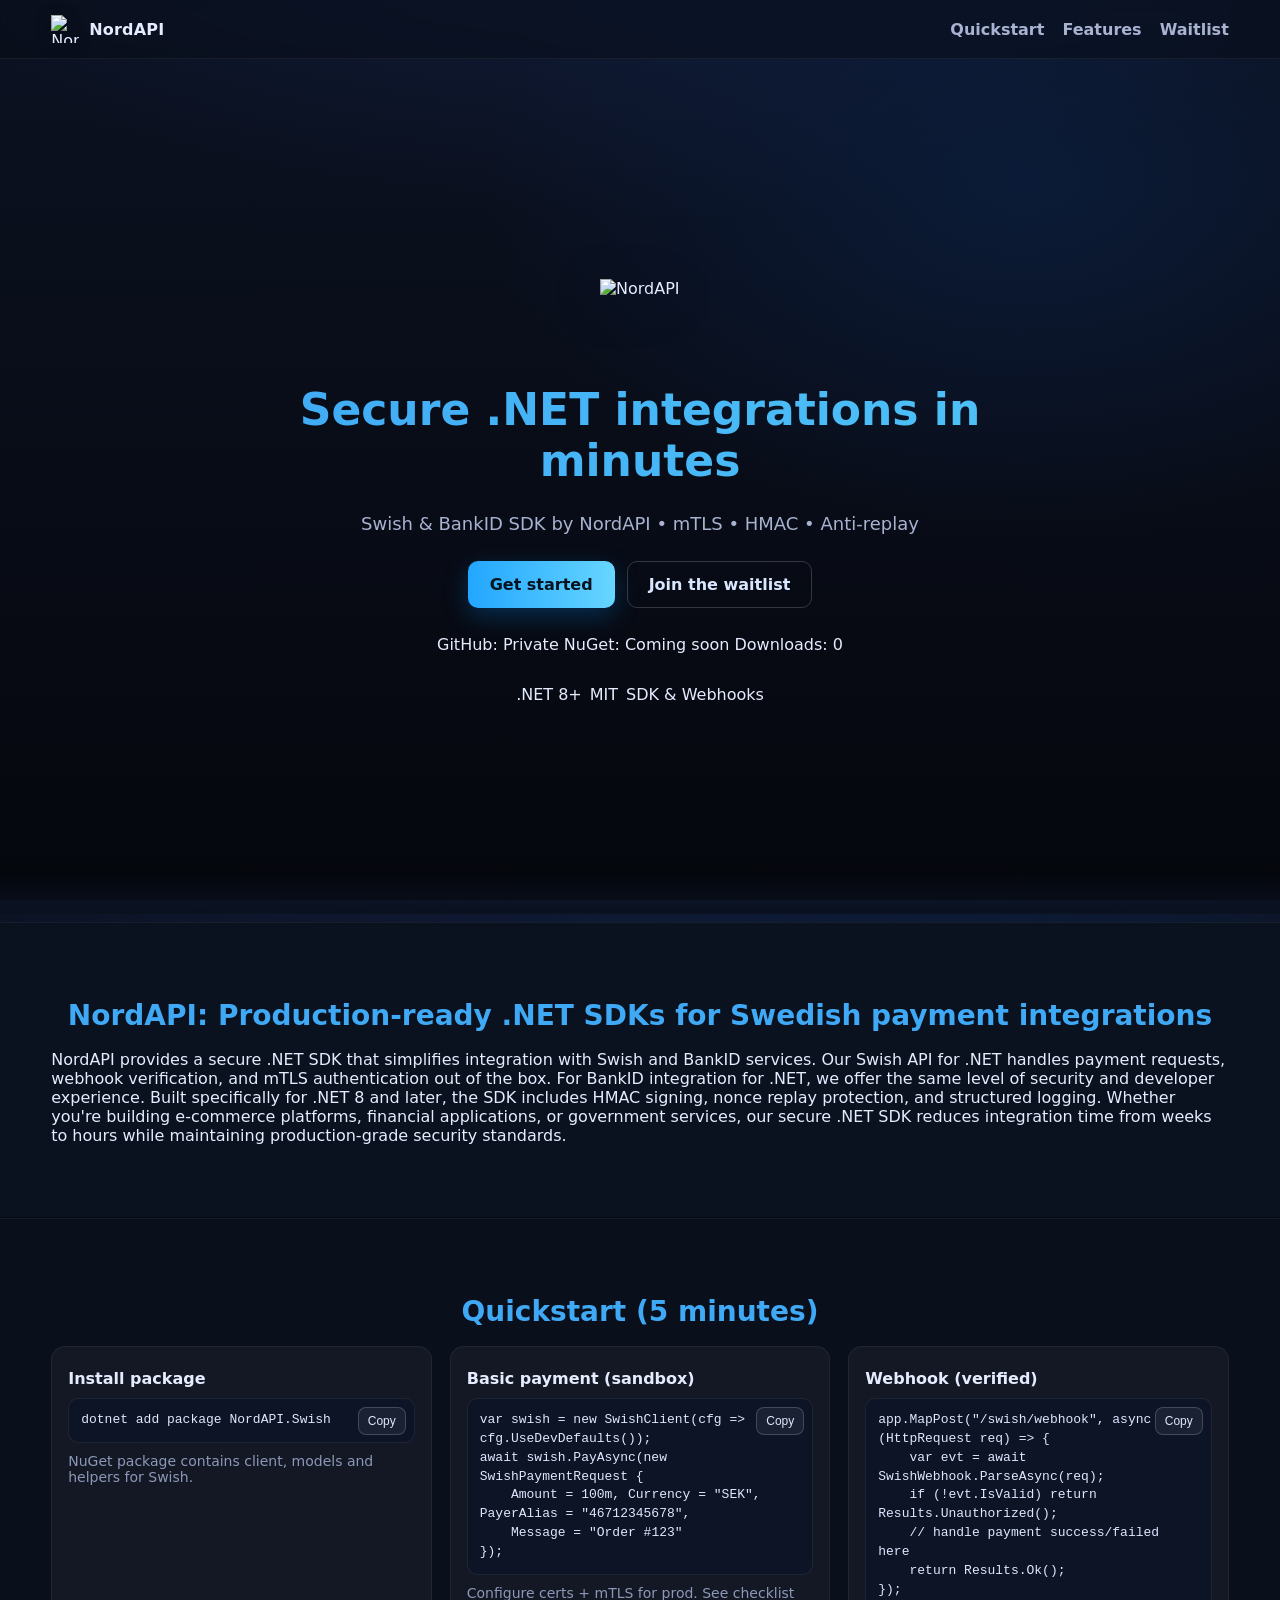
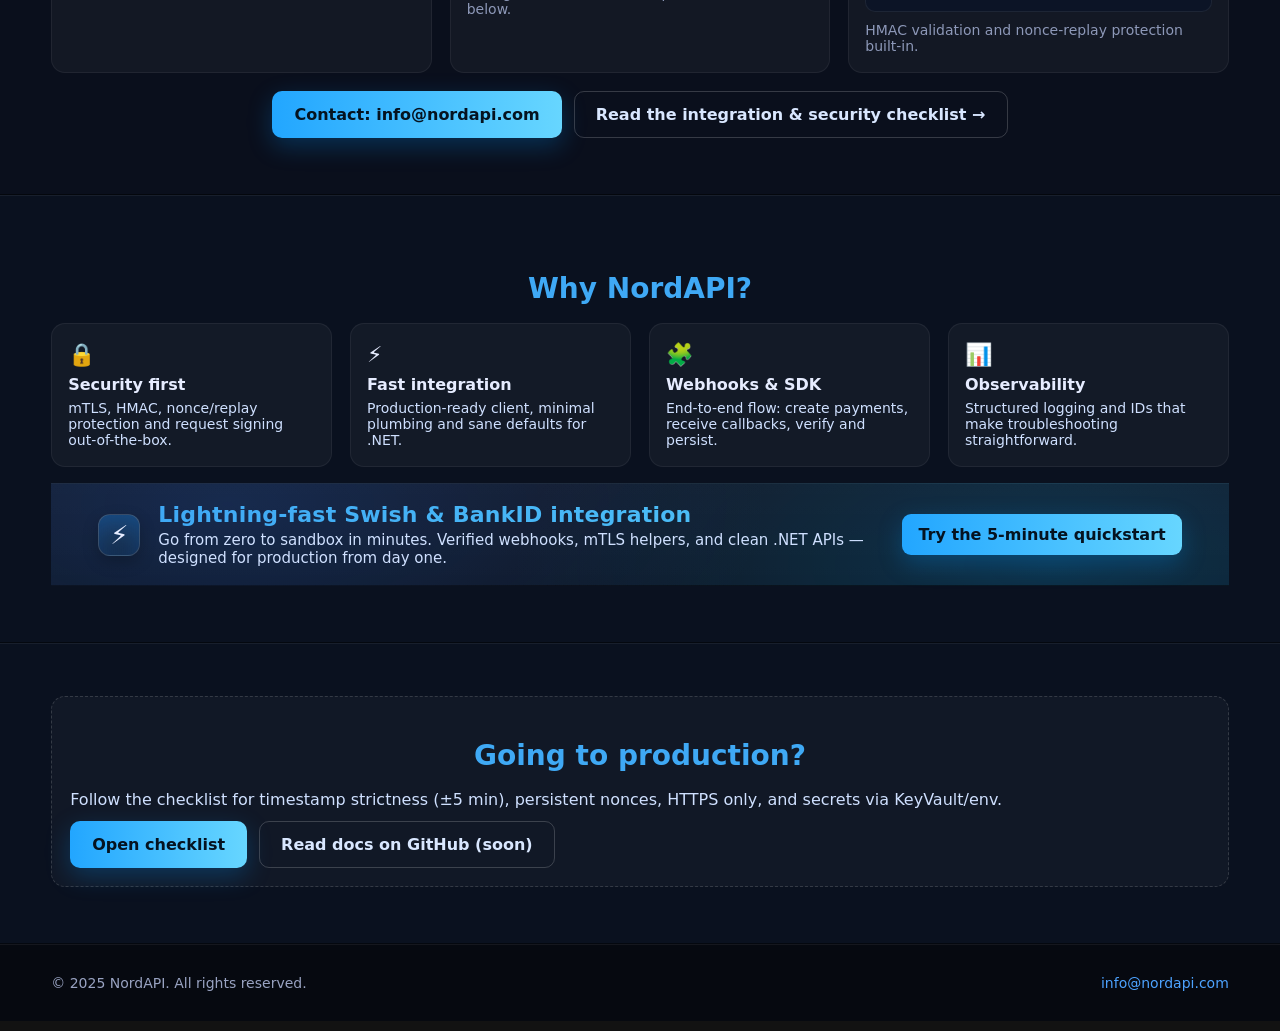
==== commit 6e29429c: "docs(site): switch primary CTAs from GitHub to waitlist email" ====
--- a/docs/index.html
+++ b/docs/index.html
@@ -3,6 +3,7 @@
 <head>
   <!-- Basics -->
   <meta charset="UTF-8" />
+  <meta name="google-site-verification" content="TMPQDSEzD8tc4g0gp5_LtB13BYbqu47Mo8tmW1n1lw0" />
   <meta name="viewport" content="width=device-width, initial-scale=1" />
 
   <title>NordAPI – Secure .NET integrations in minutes</title>
@@ -91,7 +92,8 @@
       <div class="nav-links" id="nav-links">
         <a href="#quickstart">Quickstart</a>
         <a href="#features">Features</a>
-        <a href="https://github.com/NordAPI/NordAPI.SwishSdk" target="_blank" rel="noopener noreferrer">GitHub</a>
+        <a href="mailto:info@nordapi.com" class="nav-waitlist">Waitlist</a>
+
       </div>
     </div>
   </nav>
@@ -105,7 +107,7 @@
 
       <div class="cta-row" aria-label="Primary actions">
         <a href="#quickstart" class="cta reveal glow">Get started</a>
-        <a href="https://github.com/NordAPI/NordAPI.SwishSdk" class="cta-outline reveal" target="_blank" rel="noopener noreferrer">View on GitHub</a>
+        <a href="mailto:info@nordapi.com" class="cta-outline reveal">Join the waitlist</a>
       </div>
 
       <!-- Local badges -->
@@ -183,8 +185,8 @@
       </div>
 
       <div class="qs-cta" aria-label="Additional resources">
-        <a class="cta" href="https://github.com/NordAPI/NordAPI.SwishSdk" target="_blank" rel="noopener noreferrer">Open repository</a>
-        <a class="link" href="integration-checklist.md">Read the integration &amp; security checklist →</a>
+        <a class="cta" href="mailto:info@nordapi.com">Contact: info@nordapi.com</a>
+        <a class="cta-outline" href="integration-checklist.md">Read the integration &amp; security checklist →</a>
       </div>
     </div>
   </section>
@@ -243,7 +245,7 @@
         <p>Follow the checklist for timestamp strictness (±5 min), persistent nonces, HTTPS only, and secrets via KeyVault/env.</p>
         <div class="callout-actions" aria-label="Documentation links">
           <a class="cta" href="integration-checklist.md">Open checklist</a>
-          <a class="cta-outline" href="https://github.com/NordAPI/NordAPI.SwishSdk#readme" target="_blank" rel="noopener noreferrer">View README</a>
+          <a class="cta-outline" href="https://github.com/NordAPI/NordAPI.SwishSdk#readme" target="_blank" rel="noopener noreferrer">Read docs on GitHub (soon)</a>
         </div>
       </div>
     </div>
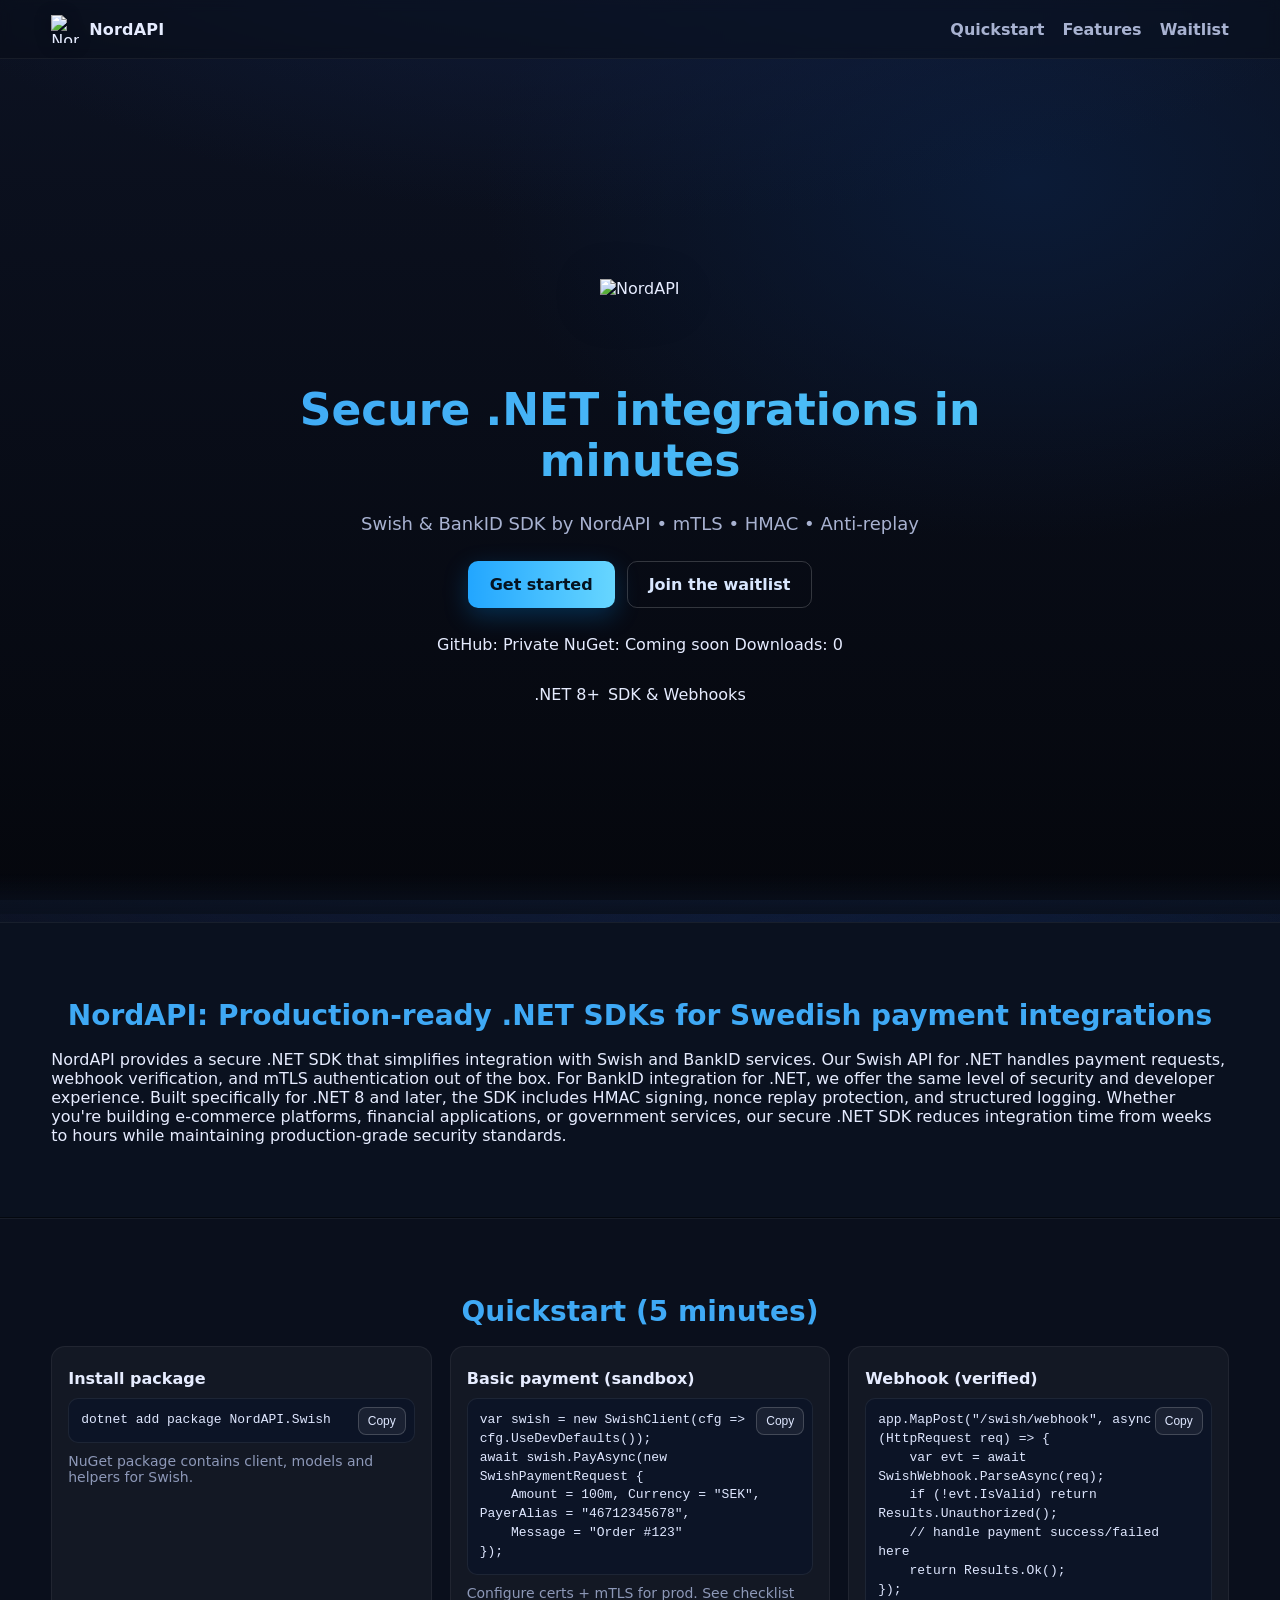
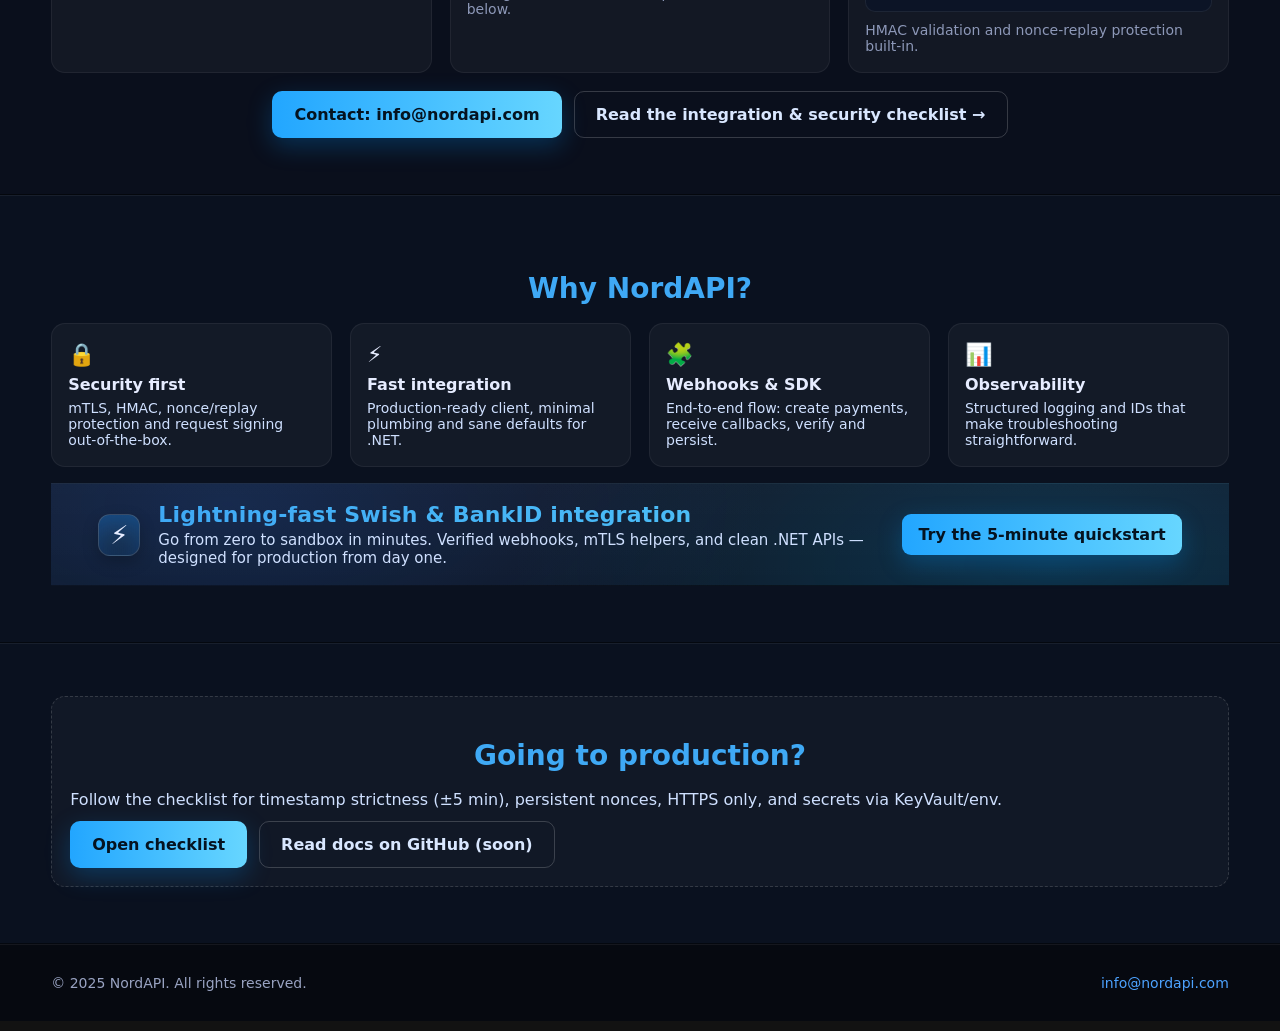
==== commit 2cc56ddb: "docs(site): remove MIT badge until license is added" ====
--- a/docs/index.html
+++ b/docs/index.html
@@ -119,7 +119,6 @@
 
       <div class="badges reveal" aria-label="Technology stack">
         <span>.NET 8+</span>
-        <span>MIT</span>
         <span>SDK &amp; Webhooks</span>
       </div>
     </div>
